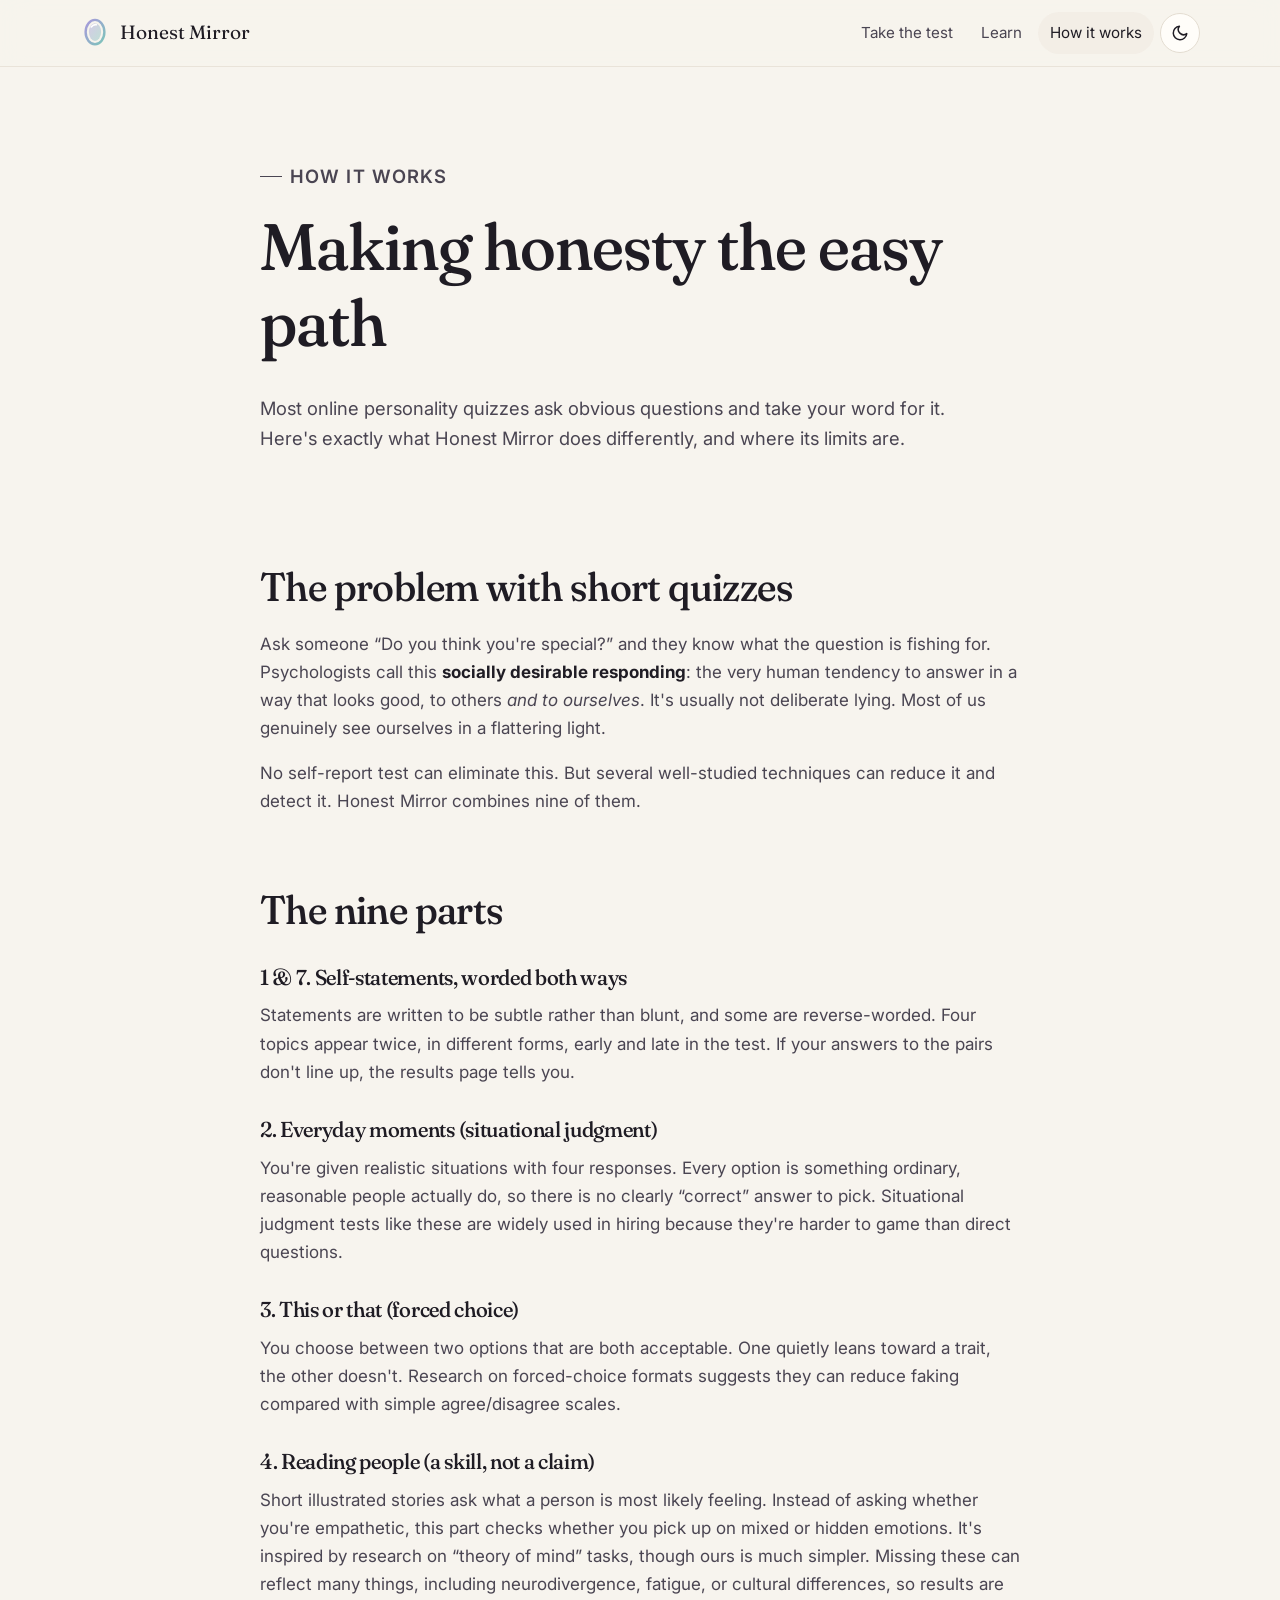
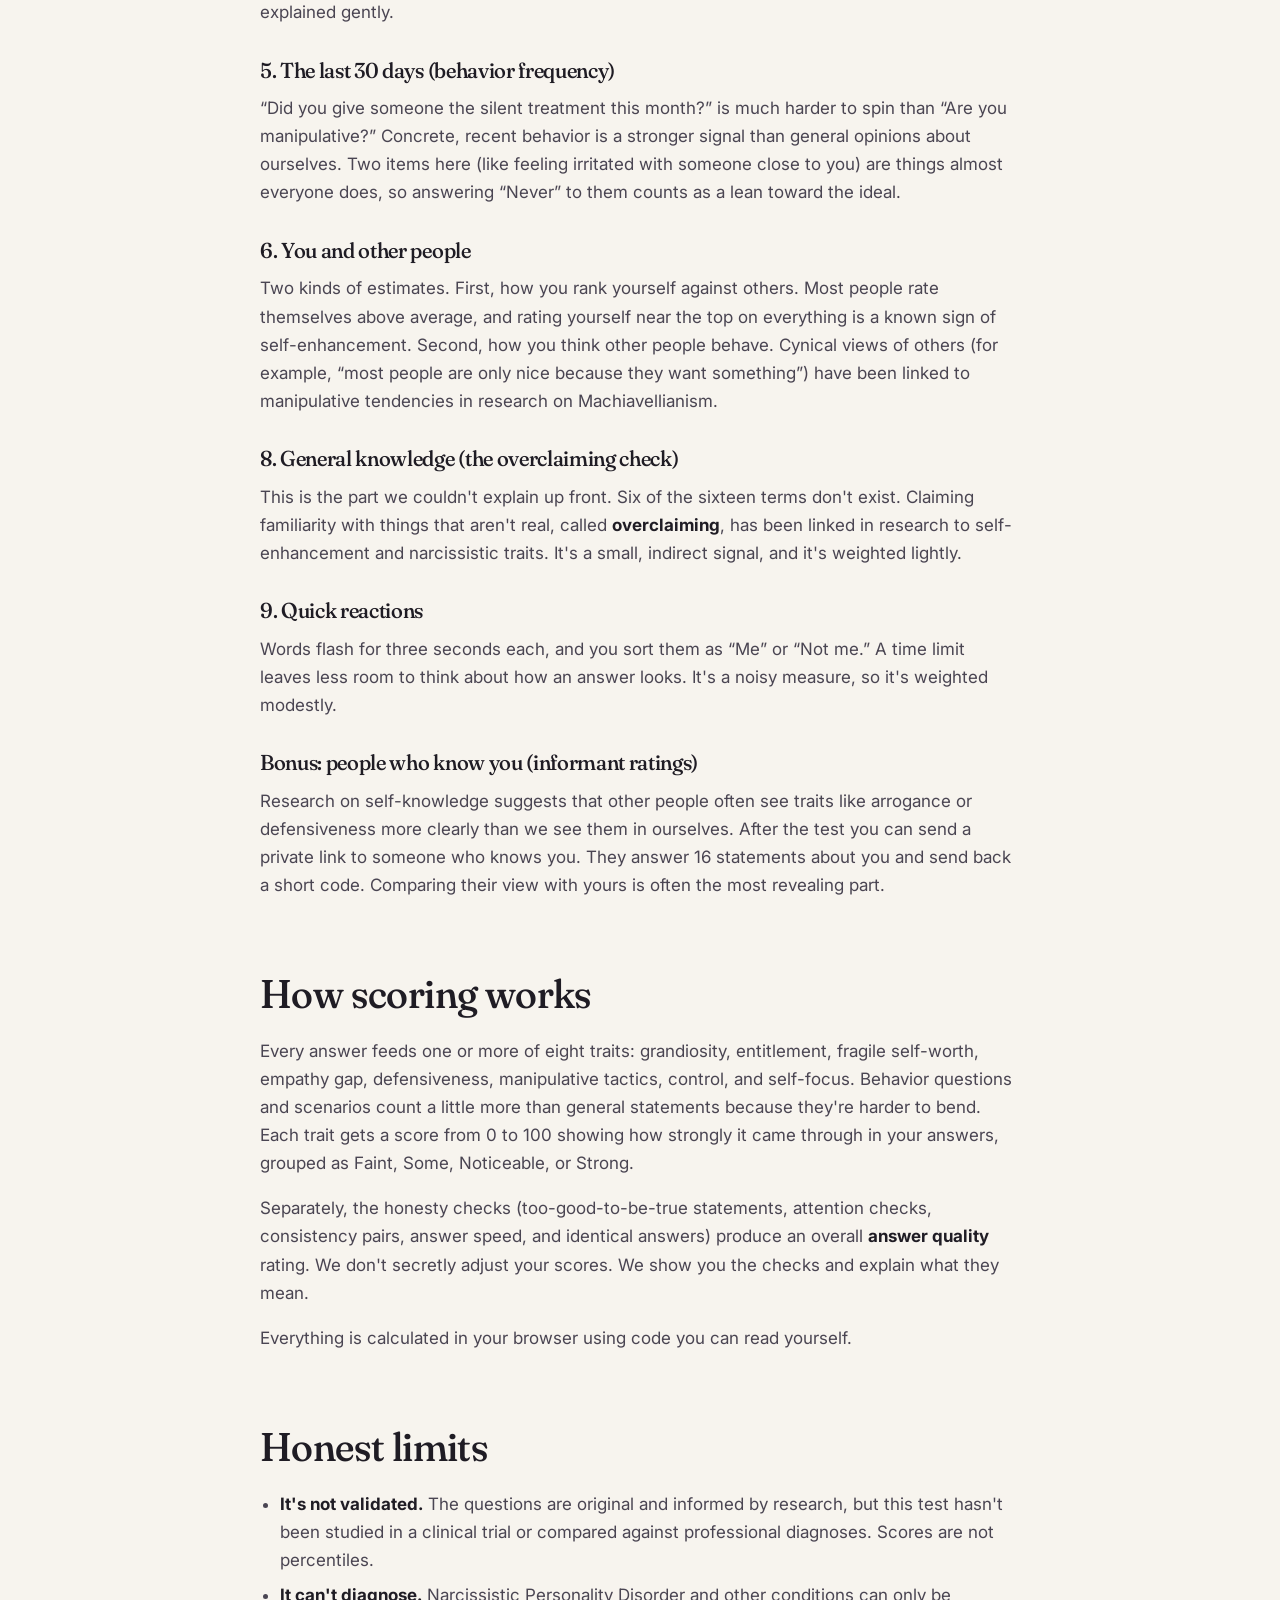
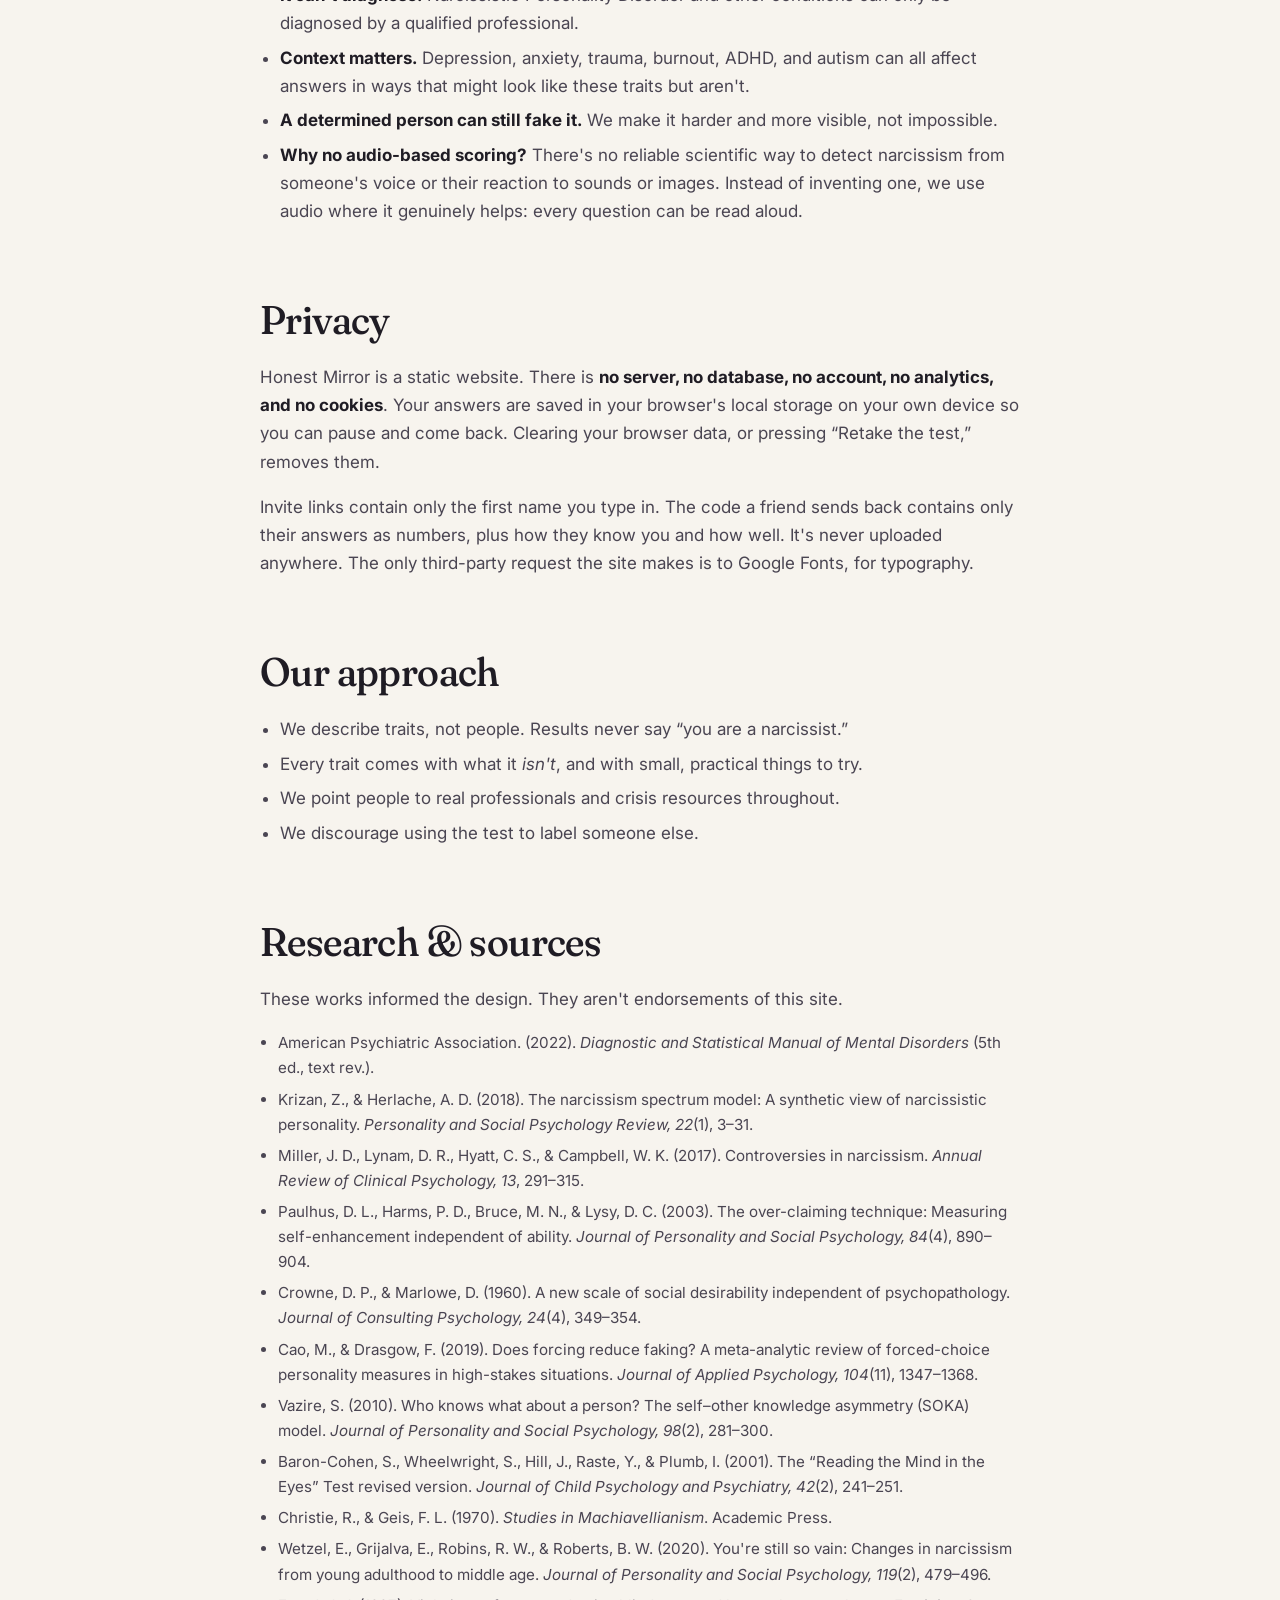
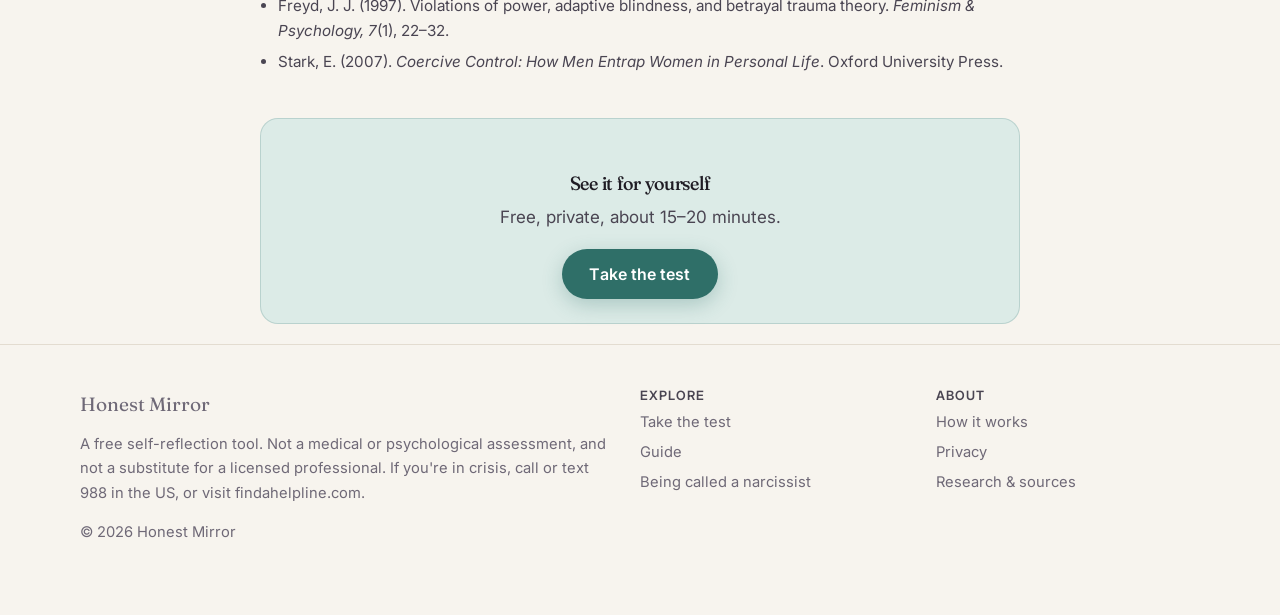
==== about/index.html @ 1bb942b4 "Publish Honest Mirror as a free self-reflection site. Add the static site and a GitHub Actions workf" ====
<!doctype html>
<html lang="en" class="no-js">
<head>
  <meta charset="utf-8">
  <meta name="viewport" content="width=device-width, initial-scale=1, viewport-fit=cover">
  <title>How the Test Works: Methods, Honesty Checks, Privacy & Sources | Honest Mirror</title>
  <meta name="description" content="How Honest Mirror reduces faking: situational judgment, forced choices, behavior frequency, empathy stories, overclaiming checks, consistency pairs, timed reactions, and informant ratings. Plus its limits, privacy, and sources.">
  <link rel="canonical" href="https://sirstig.github.io/Narc/about/">
  <meta name="theme-color" content="#f7f4ee">
  <meta name="color-scheme" content="light dark">
  <meta property="og:type" content="article">
  <meta property="og:site_name" content="Honest Mirror">
  <meta property="og:title" content="How the Honest Mirror test works">
  <meta property="og:description" content="The methods behind a self-reflection test that's built to be hard to fake.">
  <meta property="og:url" content="https://sirstig.github.io/Narc/about/">
  <meta property="og:image" content="https://sirstig.github.io/Narc/assets/img/og.png">
  <meta name="twitter:card" content="summary_large_image">
  <meta name="twitter:image" content="https://sirstig.github.io/Narc/assets/img/og.png">
  <link rel="icon" href="../assets/img/favicon.svg" type="image/svg+xml">
  <link rel="apple-touch-icon" href="../assets/img/icon-192.png">
  <link rel="manifest" href="../site.webmanifest">
  <link rel="preconnect" href="https://fonts.googleapis.com">
  <link rel="preconnect" href="https://fonts.gstatic.com" crossorigin>
  <link rel="stylesheet" href="https://fonts.googleapis.com/css2?family=Fraunces:opsz,wght,SOFT@9..144,400..600,0..100&family=Inter:wght@400;500;600&display=swap">
  <link rel="stylesheet" href="../assets/css/style.css">
  <script>(function(){try{var t=localStorage.getItem("hm-theme")||(matchMedia("(prefers-color-scheme: dark)").matches?"dark":"light");document.documentElement.dataset.theme=t;}catch(e){}})();</script>
</head>
<body>
  <a class="skip" href="#main">Skip to content</a>
  <header class="site-header">
    <div class="wrap">
      <a class="brand" href="../" aria-label="Honest Mirror home">
        <svg viewBox="0 0 32 32" aria-hidden="true"><defs><linearGradient id="lg" x1="0" y1="0" x2="1" y2="1"><stop offset="0" stop-color="#a998dc"/><stop offset="1" stop-color="#7cc5b9"/></linearGradient></defs><ellipse cx="16" cy="15" rx="10" ry="13" fill="none" stroke="url(#lg)" stroke-width="2.6"/><ellipse cx="16" cy="15" rx="6.5" ry="9.5" fill="url(#lg)" opacity=".45"/><path d="M12 9.5c1.4-1.8 3.4-2.6 5.4-2.3" stroke="#fff" stroke-width="1.8" stroke-linecap="round" fill="none"/></svg>
        <span>Honest Mirror</span>
      </a>
      <div class="header-right">
        <nav class="nav" id="nav" aria-label="Main">
          <a href="../test/">Take the test</a>
          <a href="../learn/">Learn</a>
          <a href="./" aria-current="page">How it works</a>
        </nav>
        <button class="icon-btn" type="button" data-theme-toggle aria-label="Switch light or dark theme"><svg viewBox="0 0 24 24" fill="none" stroke="currentColor" stroke-width="2" stroke-linecap="round" stroke-linejoin="round"><path d="M21 12.8A9 9 0 1 1 11.2 3a7 7 0 0 0 9.8 9.8z"/></svg></button>
        <button class="icon-btn nav-toggle" type="button" aria-expanded="false" aria-controls="nav" aria-label="Open menu"><svg viewBox="0 0 24 24" fill="none" stroke="currentColor" stroke-width="2" stroke-linecap="round"><path d="M4 7h16M4 12h16M4 17h16"/></svg></button>
      </div>
    </div>
  </header>

  <main id="main">
    <div class="narrow page-head">
      <p class="eyebrow">How it works</p>
      <h1>Making honesty the easy path</h1>
      <p>Most online personality quizzes ask obvious questions and take your word for it. Here's exactly what Honest Mirror does differently, and where its limits are.</p>
    </div>

    <article class="narrow prose">
      <h2 id="problem">The problem with short quizzes</h2>
      <p>Ask someone “Do you think you're special?” and they know what the question is fishing for. Psychologists call this <strong>socially desirable responding</strong>: the very human tendency to answer in a way that looks good, to others <em>and to ourselves</em>. It's usually not deliberate lying. Most of us genuinely see ourselves in a flattering light.</p>
      <p>No self-report test can eliminate this. But several well-studied techniques can reduce it and detect it. Honest Mirror combines nine of them.</p>

      <h2 id="methods">The nine parts</h2>
      <h3>1 & 7. Self-statements, worded both ways</h3>
      <p>Statements are written to be subtle rather than blunt, and some are reverse-worded. Four topics appear twice, in different forms, early and late in the test. If your answers to the pairs don't line up, the results page tells you.</p>

      <h3>2. Everyday moments (situational judgment)</h3>
      <p>You're given realistic situations with four responses. Every option is something ordinary, reasonable people actually do, so there is no clearly “correct” answer to pick. Situational judgment tests like these are widely used in hiring because they're harder to game than direct questions.</p>

      <h3>3. This or that (forced choice)</h3>
      <p>You choose between two options that are both acceptable. One quietly leans toward a trait, the other doesn't. Research on forced-choice formats suggests they can reduce faking compared with simple agree/disagree scales.</p>

      <h3>4. Reading people (a skill, not a claim)</h3>
      <p>Short illustrated stories ask what a person is most likely feeling. Instead of asking whether you're empathetic, this part checks whether you pick up on mixed or hidden emotions. It's inspired by research on “theory of mind” tasks, though ours is much simpler. Missing these can reflect many things, including neurodivergence, fatigue, or cultural differences, so results are explained gently.</p>

      <h3>5. The last 30 days (behavior frequency)</h3>
      <p>“Did you give someone the silent treatment this month?” is much harder to spin than “Are you manipulative?” Concrete, recent behavior is a stronger signal than general opinions about ourselves. Two items here (like feeling irritated with someone close to you) are things almost everyone does, so answering “Never” to them counts as a lean toward the ideal.</p>

      <h3>6. You and other people</h3>
      <p>Two kinds of estimates. First, how you rank yourself against others. Most people rate themselves above average, and rating yourself near the top on everything is a known sign of self-enhancement. Second, how you think other people behave. Cynical views of others (for example, “most people are only nice because they want something”) have been linked to manipulative tendencies in research on Machiavellianism.</p>

      <h3>8. General knowledge (the overclaiming check)</h3>
      <p>This is the part we couldn't explain up front. Six of the sixteen terms don't exist. Claiming familiarity with things that aren't real, called <strong>overclaiming</strong>, has been linked in research to self-enhancement and narcissistic traits. It's a small, indirect signal, and it's weighted lightly.</p>

      <h3>9. Quick reactions</h3>
      <p>Words flash for three seconds each, and you sort them as “Me” or “Not me.” A time limit leaves less room to think about how an answer looks. It's a noisy measure, so it's weighted modestly.</p>

      <h3>Bonus: people who know you (informant ratings)</h3>
      <p>Research on self-knowledge suggests that other people often see traits like arrogance or defensiveness more clearly than we see them in ourselves. After the test you can send a private link to someone who knows you. They answer 16 statements about you and send back a short code. Comparing their view with yours is often the most revealing part.</p>

      <h2 id="scoring">How scoring works</h2>
      <p>Every answer feeds one or more of eight traits: grandiosity, entitlement, fragile self-worth, empathy gap, defensiveness, manipulative tactics, control, and self-focus. Behavior questions and scenarios count a little more than general statements because they're harder to bend. Each trait gets a score from 0 to 100 showing how strongly it came through in your answers, grouped as Faint, Some, Noticeable, or Strong.</p>
      <p>Separately, the honesty checks (too-good-to-be-true statements, attention checks, consistency pairs, answer speed, and identical answers) produce an overall <strong>answer quality</strong> rating. We don't secretly adjust your scores. We show you the checks and explain what they mean.</p>
      <p>Everything is calculated in your browser using code you can read yourself.</p>

      <h2 id="limits">Honest limits</h2>
      <ul>
        <li><strong>It's not validated.</strong> The questions are original and informed by research, but this test hasn't been studied in a clinical trial or compared against professional diagnoses. Scores are not percentiles.</li>
        <li><strong>It can't diagnose.</strong> Narcissistic Personality Disorder and other conditions can only be diagnosed by a qualified professional.</li>
        <li><strong>Context matters.</strong> Depression, anxiety, trauma, burnout, ADHD, and autism can all affect answers in ways that might look like these traits but aren't.</li>
        <li><strong>A determined person can still fake it.</strong> We make it harder and more visible, not impossible.</li>
        <li><strong>Why no audio-based scoring?</strong> There's no reliable scientific way to detect narcissism from someone's voice or their reaction to sounds or images. Instead of inventing one, we use audio where it genuinely helps: every question can be read aloud.</li>
      </ul>

      <h2 id="privacy">Privacy</h2>
      <p>Honest Mirror is a static website. There is <strong>no server, no database, no account, no analytics, and no cookies</strong>. Your answers are saved in your browser's local storage on your own device so you can pause and come back. Clearing your browser data, or pressing “Retake the test,” removes them.</p>
      <p>Invite links contain only the first name you type in. The code a friend sends back contains only their answers as numbers, plus how they know you and how well. It's never uploaded anywhere. The only third-party request the site makes is to Google Fonts, for typography.</p>

      <h2 id="ethics">Our approach</h2>
      <ul>
        <li>We describe traits, not people. Results never say “you are a narcissist.”</li>
        <li>Every trait comes with what it <em>isn't</em>, and with small, practical things to try.</li>
        <li>We point people to real professionals and crisis resources throughout.</li>
        <li>We discourage using the test to label someone else.</li>
      </ul>

      <h2 id="sources">Research & sources</h2>
      <p>These works informed the design. They aren't endorsements of this site.</p>
      <ul style="font-size:.95rem">
        <li>American Psychiatric Association. (2022). <em>Diagnostic and Statistical Manual of Mental Disorders</em> (5th ed., text rev.).</li>
        <li>Krizan, Z., & Herlache, A. D. (2018). The narcissism spectrum model: A synthetic view of narcissistic personality. <em>Personality and Social Psychology Review, 22</em>(1), 3–31.</li>
        <li>Miller, J. D., Lynam, D. R., Hyatt, C. S., & Campbell, W. K. (2017). Controversies in narcissism. <em>Annual Review of Clinical Psychology, 13</em>, 291–315.</li>
        <li>Paulhus, D. L., Harms, P. D., Bruce, M. N., & Lysy, D. C. (2003). The over-claiming technique: Measuring self-enhancement independent of ability. <em>Journal of Personality and Social Psychology, 84</em>(4), 890–904.</li>
        <li>Crowne, D. P., & Marlowe, D. (1960). A new scale of social desirability independent of psychopathology. <em>Journal of Consulting Psychology, 24</em>(4), 349–354.</li>
        <li>Cao, M., & Drasgow, F. (2019). Does forcing reduce faking? A meta-analytic review of forced-choice personality measures in high-stakes situations. <em>Journal of Applied Psychology, 104</em>(11), 1347–1368.</li>
        <li>Vazire, S. (2010). Who knows what about a person? The self–other knowledge asymmetry (SOKA) model. <em>Journal of Personality and Social Psychology, 98</em>(2), 281–300.</li>
        <li>Baron-Cohen, S., Wheelwright, S., Hill, J., Raste, Y., & Plumb, I. (2001). The “Reading the Mind in the Eyes” Test revised version. <em>Journal of Child Psychology and Psychiatry, 42</em>(2), 241–251.</li>
        <li>Christie, R., & Geis, F. L. (1970). <em>Studies in Machiavellianism</em>. Academic Press.</li>
        <li>Wetzel, E., Grijalva, E., Robins, R. W., & Roberts, B. W. (2020). You're still so vain: Changes in narcissism from young adulthood to middle age. <em>Journal of Personality and Social Psychology, 119</em>(2), 479–496.</li>
        <li>Freyd, J. J. (1997). Violations of power, adaptive blindness, and betrayal trauma theory. <em>Feminism & Psychology, 7</em>(1), 22–32.</li>
        <li>Stark, E. (2007). <em>Coercive Control: How Men Entrap Women in Personal Life</em>. Oxford University Press.</li>
      </ul>

      <div class="callout" style="margin:44px 0 20px;text-align:center">
        <h3>See it for yourself</h3>
        <p>Free, private, about 15–20 minutes.</p>
        <p style="margin-top:14px"><a class="btn" href="../test/">Take the test</a></p>
      </div>
    </article>
  </main>

  <footer class="site-footer">
    <div class="wrap">
      <div>
        <a class="brand" href="../" style="margin-bottom:12px">Honest Mirror</a>
        <p>A free self-reflection tool. Not a medical or psychological assessment, and not a substitute for a licensed professional. If you're in crisis, call or text 988 in the US, or visit <a href="https://findahelpline.com/" target="_blank" rel="noopener">findahelpline.com</a>.</p>
        <p>© <span data-year>2026</span> Honest Mirror</p>
      </div>
      <div>
        <h4>Explore</h4>
        <ul><li><a href="../test/">Take the test</a></li><li><a href="../learn/">Guide</a></li><li><a href="../learn/#called">Being called a narcissist</a></li></ul>
      </div>
      <div>
        <h4>About</h4>
        <ul><li><a href="./">How it works</a></li><li><a href="#privacy">Privacy</a></li><li><a href="#sources">Research & sources</a></li></ul>
      </div>
    </div>
  </footer>
  <script src="../assets/js/site.js" defer></script>
</body>
</html>
---- assets/css/style.css ----
:root {
  --bg: #f7f4ee;
  --bg-2: #efeae1;
  --surface: #fffdf9;
  --surface-2: #f3eee6;
  --ink: #1f1c24;
  --ink-2: #4a4552;
  --muted: #6f6977;
  --line: #e3dcd0;
  --accent: #2f6f68;
  --accent-ink: #ffffff;
  --accent-soft: #dcebe7;
  --peach: #e9a27a;
  --lilac: #a998dc;
  --sky: #8fbcd8;
  --rose: #d98a9a;
  --warn: #b5642c;
  --shadow: 0 1px 2px rgba(31, 28, 36, .05), 0 8px 30px rgba(31, 28, 36, .06);
  --shadow-lg: 0 2px 4px rgba(31, 28, 36, .04), 0 24px 60px rgba(31, 28, 36, .10);
  --radius: 18px;
  --radius-sm: 12px;
  --font-sans: "Inter", ui-sans-serif, system-ui, -apple-system, "Segoe UI", Roboto, sans-serif;
  --font-serif: "Fraunces", ui-serif, Georgia, "Times New Roman", serif;
  --ease: cubic-bezier(.22, .8, .24, 1);
  --max: 1120px;
  color-scheme: light;
}

[data-theme="dark"] {
  --bg: #121117;
  --bg-2: #18171e;
  --surface: #1c1b23;
  --surface-2: #24232c;
  --ink: #f2eff7;
  --ink-2: #cfcad8;
  --muted: #9d97a8;
  --line: #2f2d38;
  --accent: #7cc5b9;
  --accent-ink: #0f1e1c;
  --accent-soft: #1f3431;
  --peach: #f0b08c;
  --lilac: #b9aaf0;
  --sky: #9cc9e4;
  --rose: #e79aaa;
  --warn: #f0a46c;
  --shadow: 0 1px 2px rgba(0, 0, 0, .3), 0 8px 30px rgba(0, 0, 0, .25);
  --shadow-lg: 0 2px 4px rgba(0, 0, 0, .3), 0 24px 60px rgba(0, 0, 0, .4);
  color-scheme: dark;
}

*, *::before, *::after { box-sizing: border-box; }

html { -webkit-text-size-adjust: 100%; scroll-behavior: smooth; }

body {
  margin: 0;
  font-family: var(--font-sans);
  font-size: 17px;
  line-height: 1.65;
  color: var(--ink);
  background: var(--bg);
  -webkit-font-smoothing: antialiased;
  text-rendering: optimizeLegibility;
  transition: background-color .4s var(--ease), color .4s var(--ease);
}

img, svg { display: block; max-width: 100%; }

a { color: var(--accent); text-underline-offset: 3px; text-decoration-thickness: 1px; }
a:hover { text-decoration-thickness: 2px; }

h1, h2, h3, h4 {
  font-family: var(--font-serif);
  font-weight: 500;
  line-height: 1.15;
  letter-spacing: -.015em;
  margin: 0 0 .5em;
  font-variation-settings: "SOFT" 50, "opsz" 72;
}
h1 { font-size: clamp(2.3rem, 5.4vw, 4.1rem); }
h2 { font-size: clamp(1.7rem, 3.4vw, 2.5rem); }
h3 { font-size: 1.35rem; }
p { margin: 0 0 1em; }

.skip {
  position: absolute; left: -999px; top: 8px; z-index: 100;
  background: var(--ink); color: var(--bg); padding: 8px 14px; border-radius: 8px;
}
.skip:focus { left: 8px; }

:focus-visible { outline: 2.5px solid var(--accent); outline-offset: 3px; border-radius: 6px; }

.wrap { width: min(100% - 40px, var(--max)); margin-inline: auto; }
.narrow { width: min(100% - 40px, 760px); margin-inline: auto; }

/* Header */
.site-header {
  position: sticky; top: 0; z-index: 50;
  backdrop-filter: saturate(1.4) blur(14px);
  -webkit-backdrop-filter: saturate(1.4) blur(14px);
  background: color-mix(in srgb, var(--bg) 78%, transparent);
  border-bottom: 1px solid color-mix(in srgb, var(--line) 70%, transparent);
}
.site-header .wrap { display: flex; align-items: center; justify-content: space-between; height: 66px; gap: 16px; }
.brand { display: flex; align-items: center; gap: 10px; color: var(--ink); text-decoration: none; font-family: var(--font-serif); font-size: 1.2rem; }
.brand svg { width: 30px; height: 30px; }
.header-right { display: flex; align-items: center; gap: 6px; }
.nav { display: flex; align-items: center; gap: 4px; }
.nav a {
  color: var(--ink-2); text-decoration: none; font-size: .95rem; padding: 8px 12px; border-radius: 999px;
  transition: background-color .2s var(--ease), color .2s var(--ease);
}
.nav a:hover, .nav a[aria-current="page"] { background: var(--surface-2); color: var(--ink); }
.icon-btn {
  display: inline-grid; place-items: center; width: 40px; height: 40px; border-radius: 999px;
  border: 1px solid var(--line); background: var(--surface); color: var(--ink); cursor: pointer;
  transition: transform .2s var(--ease), background-color .2s var(--ease);
}
.icon-btn:hover { transform: rotate(-12deg); }
.icon-btn svg { width: 18px; height: 18px; }
.nav-toggle { display: none; }

@media (max-width: 760px) {
  .nav-toggle { display: inline-grid; }
  .nav {
    position: absolute; top: 66px; left: 0; right: 0; flex-direction: column; align-items: stretch;
    padding: 10px 20px 18px; background: var(--bg); border-bottom: 1px solid var(--line);
    transform: translateY(-8px); opacity: 0; pointer-events: none;
    transition: opacity .25s var(--ease), transform .25s var(--ease);
  }
  .nav.open { transform: none; opacity: 1; pointer-events: auto; }
  .nav a { padding: 12px 14px; }
}

/* Buttons */
.btn {
  display: inline-flex; align-items: center; justify-content: center; gap: 10px;
  font: 600 1rem/1 var(--font-sans); letter-spacing: .005em;
  padding: 16px 26px; border-radius: 999px; border: 1px solid transparent;
  background: var(--accent); color: var(--accent-ink); text-decoration: none; cursor: pointer;
  box-shadow: 0 6px 20px color-mix(in srgb, var(--accent) 28%, transparent);
  transition: transform .2s var(--ease), box-shadow .2s var(--ease), background-color .2s var(--ease), opacity .2s;
}
.btn:hover { transform: translateY(-2px); box-shadow: 0 10px 28px color-mix(in srgb, var(--accent) 34%, transparent); text-decoration: none; }
.btn:active { transform: translateY(0); }
.btn[disabled] { opacity: .45; cursor: not-allowed; transform: none; box-shadow: none; }
.btn.ghost { background: transparent; color: var(--ink); border-color: var(--line); box-shadow: none; }
.btn.ghost:hover { background: var(--surface-2); }
.btn.small { padding: 10px 16px; font-size: .9rem; }
.btn svg { width: 18px; height: 18px; }

/* Hero */
.hero { position: relative; padding: clamp(56px, 10vw, 120px) 0 clamp(48px, 8vw, 96px); overflow: hidden; isolation: isolate; }
.hero-grid { display: grid; grid-template-columns: 1.15fr .85fr; gap: 48px; align-items: center; }
.eyebrow {
  display: inline-flex; align-items: center; gap: 8px; font-size: .85rem; font-weight: 600; letter-spacing: .06em;
  text-transform: uppercase; color: var(--accent); margin-bottom: 18px;
}
.eyebrow::before { content: ""; width: 22px; height: 1.5px; background: currentColor; }
.lede { font-size: clamp(1.1rem, 1.6vw, 1.3rem); color: var(--ink-2); max-width: 38ch; }
.hero .cta { display: flex; flex-wrap: wrap; gap: 12px; margin-top: 28px; }
.hero-note { margin-top: 18px; font-size: .9rem; color: var(--muted); display: flex; gap: 18px; flex-wrap: wrap; }
.hero-note span { display: inline-flex; align-items: center; gap: 6px; }
.hero-note svg { width: 16px; height: 16px; }

.mirror-art { position: relative; aspect-ratio: 1; width: 100%; max-width: 460px; justify-self: center; }
.mirror-art svg { width: 100%; height: 100%; overflow: visible; }
.float-a { animation: drift 14s var(--ease) infinite alternate; transform-box: fill-box; transform-origin: center; }
.float-b { animation: drift 18s var(--ease) infinite alternate-reverse; transform-box: fill-box; transform-origin: center; }
.shimmer { animation: shimmer 7s ease-in-out infinite; }
@keyframes drift { from { transform: translate(-8px, 6px) rotate(-4deg); } to { transform: translate(10px, -10px) rotate(5deg); } }
@keyframes shimmer { 0%, 100% { opacity: .15; transform: translateX(-40px); } 50% { opacity: .6; transform: translateX(40px); } }

.blob { position: absolute; border-radius: 50%; filter: blur(70px); opacity: .45; pointer-events: none; z-index: -1; }
[data-theme="dark"] .blob { opacity: .2; }

@media (max-width: 860px) {
  .hero-grid { grid-template-columns: 1fr; }
  .mirror-art { max-width: 280px; order: -1; }
}

/* Sections */
section { padding: clamp(48px, 8vw, 96px) 0; }
.section-head { max-width: 660px; margin-bottom: 40px; }
.section-head p { color: var(--ink-2); font-size: 1.08rem; }
.band { background: var(--bg-2); }

.cards { display: grid; grid-template-columns: repeat(auto-fit, minmax(240px, 1fr)); gap: 18px; }
.card {
  background: var(--surface); border: 1px solid var(--line); border-radius: var(--radius); padding: 26px;
  box-shadow: var(--shadow); transition: transform .3s var(--ease), box-shadow .3s var(--ease);
}
.card:hover { transform: translateY(-3px); box-shadow: var(--shadow-lg); }
.card h3 { margin-bottom: .35em; }
.card p { color: var(--ink-2); margin: 0; font-size: .98rem; }
.card .ico { width: 46px; height: 46px; border-radius: 14px; display: grid; place-items: center; margin-bottom: 16px; color: var(--ink); }
.card .ico svg { width: 24px; height: 24px; }

.steps { counter-reset: s; display: grid; gap: 14px; }
.step {
  counter-increment: s; display: grid; grid-template-columns: 52px 1fr; gap: 18px; align-items: start;
  padding: 20px 22px; border-radius: var(--radius); background: var(--surface); border: 1px solid var(--line);
}
.step::before {
  content: counter(s); width: 42px; height: 42px; border-radius: 50%; display: grid; place-items: center;
  font-family: var(--font-serif); font-size: 1.15rem; background: var(--accent-soft); color: var(--accent);
}
.step h3 { font-family: var(--font-sans); font-weight: 600; font-size: 1.05rem; margin: 6px 0 4px; letter-spacing: 0; }
.step p { margin: 0; color: var(--ink-2); font-size: .97rem; }

.split { display: grid; grid-template-columns: 1fr 1fr; gap: 28px; }
@media (max-width: 760px) { .split { grid-template-columns: 1fr; } }

.callout {
  border-radius: var(--radius); padding: 24px 26px; background: var(--accent-soft); color: var(--ink);
  border: 1px solid color-mix(in srgb, var(--accent) 20%, transparent);
}
.callout.warm { background: color-mix(in srgb, var(--peach) 18%, var(--surface)); border-color: color-mix(in srgb, var(--peach) 35%, transparent); }
.callout h3 { font-size: 1.2rem; }
.callout p:last-child { margin: 0; }

.list-check { list-style: none; padding: 0; margin: 0; display: grid; gap: 10px; }
.list-check li { position: relative; padding-left: 30px; color: var(--ink-2); }
.list-check li::before {
  content: ""; position: absolute; left: 0; top: .3em; width: 20px; height: 20px; border-radius: 50%;
  background: var(--accent-soft) url("data:image/svg+xml,%3Csvg xmlns='http://www.w3.org/2000/svg' viewBox='0 0 24 24' fill='none' stroke='%232f6f68' stroke-width='3' stroke-linecap='round' stroke-linejoin='round'%3E%3Cpath d='M5 12l5 5L20 7'/%3E%3C/svg%3E") center/11px no-repeat;
}
.list-check.list-x li::before {
  background: color-mix(in srgb, var(--rose) 22%, transparent) url("data:image/svg+xml,%3Csvg xmlns='http://www.w3.org/2000/svg' viewBox='0 0 24 24' fill='none' stroke='%23b0485e' stroke-width='3' stroke-linecap='round'%3E%3Cpath d='M6 6l12 12M18 6L6 18'/%3E%3C/svg%3E") center/10px no-repeat;
}

/* Prose */
.page-head { padding: clamp(48px, 8vw, 90px) 0 10px; }
.page-head p { color: var(--ink-2); font-size: 1.15rem; max-width: 60ch; }
.prose { padding-top: 10px; }
.prose h2 { margin-top: 1.8em; scroll-margin-top: 90px; }
.prose h3 { margin-top: 1.5em; }
.prose p, .prose li { color: var(--ink-2); }
.prose ul, .prose ol { padding-left: 1.2em; }
.prose li { margin-bottom: .4em; }
.prose strong { color: var(--ink); }
.prose blockquote {
  margin: 1.5em 0; padding: 4px 0 4px 20px; border-left: 3px solid var(--accent);
  font-family: var(--font-serif); font-size: 1.2rem; color: var(--ink);
}
.toc { background: var(--surface); border: 1px solid var(--line); border-radius: var(--radius); padding: 20px 24px; margin: 28px 0; }
.toc ol { margin: 8px 0 0; padding-left: 1.2em; }
.toc a { text-decoration: none; }
.compare { width: 100%; border-collapse: collapse; margin: 1.2em 0; font-size: .95rem; }
.compare th, .compare td { text-align: left; padding: 12px 14px; border-bottom: 1px solid var(--line); vertical-align: top; }
.compare th { font-weight: 600; color: var(--ink); background: var(--surface-2); }
.compare td { color: var(--ink-2); }
.table-scroll { overflow-x: auto; border-radius: var(--radius-sm); border: 1px solid var(--line); }
.table-scroll .compare { margin: 0; }

details.faq { border-bottom: 1px solid var(--line); padding: 18px 0; }
details.faq summary {
  cursor: pointer; list-style: none; font-weight: 600; display: flex; justify-content: space-between; gap: 20px; align-items: center;
}
details.faq summary::-webkit-details-marker { display: none; }
details.faq summary::after { content: "+"; font-size: 1.4rem; font-weight: 300; color: var(--muted); transition: transform .3s var(--ease); }
details.faq[open] summary::after { transform: rotate(45deg); }
details.faq p { margin: 12px 0 0; color: var(--ink-2); }

/* Footer */
.site-footer { border-top: 1px solid var(--line); padding: 44px 0 56px; color: var(--muted); font-size: .92rem; }
.site-footer .wrap { display: grid; grid-template-columns: 2fr 1fr 1fr; gap: 32px; }
.site-footer h4 { font-family: var(--font-sans); font-size: .8rem; letter-spacing: .08em; text-transform: uppercase; color: var(--ink-2); font-weight: 600; }
.site-footer ul { list-style: none; padding: 0; margin: 0; display: grid; gap: 6px; }
.site-footer a { color: var(--muted); text-decoration: none; }
.site-footer a:hover { color: var(--ink); }
@media (max-width: 760px) { .site-footer .wrap { grid-template-columns: 1fr; } }

.reveal { opacity: 0; transform: translateY(18px); transition: opacity .8s var(--ease), transform .8s var(--ease); }
.reveal.in { opacity: 1; transform: none; }
.no-js .reveal { opacity: 1; transform: none; }

/* ---------- Test app ---------- */
.app { min-height: calc(100vh - 66px); display: flex; flex-direction: column; }
.progress-shell { position: sticky; top: 66px; z-index: 40; background: color-mix(in srgb, var(--bg) 85%, transparent); backdrop-filter: blur(10px); -webkit-backdrop-filter: blur(10px); }
.progress-shell[hidden] { display: none; }
.progress-meta { display: flex; justify-content: space-between; align-items: center; font-size: .85rem; color: var(--muted); padding: 12px 0 8px; gap: 12px; }
.progress-meta .mod { font-weight: 600; color: var(--ink-2); }
.progress-track { height: 4px; background: var(--line); border-radius: 999px; overflow: hidden; }
.progress-bar { height: 100%; width: 0; background: linear-gradient(90deg, var(--accent), var(--lilac)); border-radius: inherit; transition: width .6s var(--ease); }
.stage { flex: 1; display: grid; place-items: start center; padding: clamp(28px, 6vh, 64px) 0 80px; }
.screen { width: min(100% - 40px, 700px); animation: enter .5s var(--ease) both; }
.screen.wide { width: min(100% - 40px, 980px); }
.screen.leaving { animation: leave .2s var(--ease) both; }
@keyframes enter { from { opacity: 0; transform: translateY(14px); } to { opacity: 1; transform: none; } }
@keyframes leave { to { opacity: 0; transform: translateY(-8px); } }

.q-kicker { font-size: .82rem; font-weight: 600; letter-spacing: .05em; text-transform: uppercase; color: var(--accent); margin-bottom: 14px; display: flex; align-items: center; justify-content: space-between; gap: 10px; }
.q-text { font-family: var(--font-serif); font-size: clamp(1.4rem, 3vw, 1.95rem); line-height: 1.3; margin: 0 0 28px; font-weight: 450; }
.q-sub { color: var(--ink-2); margin: -14px 0 24px; }
.story {
  background: var(--surface); border: 1px solid var(--line); border-radius: var(--radius); padding: 22px 24px; margin-bottom: 22px;
  font-size: 1.05rem; color: var(--ink-2); box-shadow: var(--shadow);
}
.story p:last-child { margin: 0; }
.story-art { height: 110px; margin: -4px 0 16px; border-radius: 12px; overflow: hidden; background: var(--surface-2); }
.story-art svg { width: 100%; height: 100%; }

.options { display: grid; gap: 10px; }
.opt {
  position: relative; display: flex; align-items: center; gap: 14px; width: 100%; text-align: left;
  font: inherit; font-size: 1rem; color: var(--ink); line-height: 1.45;
  padding: 15px 18px; border-radius: var(--radius-sm); border: 1.5px solid var(--line); background: var(--surface);
  cursor: pointer; transition: border-color .2s var(--ease), background-color .2s var(--ease), transform .15s var(--ease);
}
.opt:hover { border-color: color-mix(in srgb, var(--accent) 50%, var(--line)); }
.options > .opt:hover { transform: translateX(3px); }
.opt[aria-checked="true"] { border-color: var(--accent); background: var(--accent-soft); }
.opt .key {
  flex: none; width: 28px; height: 28px; border-radius: 8px; border: 1px solid var(--line); display: grid; place-items: center;
  font-size: .8rem; font-weight: 600; color: var(--muted); background: var(--bg);
}
.opt[aria-checked="true"] .key { background: var(--accent); color: var(--accent-ink); border-color: var(--accent); }

.likert { display: grid; grid-template-columns: repeat(5, 1fr); gap: 8px; }
.likert .opt { flex-direction: column; justify-content: center; text-align: center; padding: 16px 6px; gap: 10px; font-size: .85rem; min-height: 100px; }
.likert .dot { width: 22px; height: 22px; border-radius: 50%; border: 2px solid var(--line); transition: all .2s var(--ease); }
.likert .opt:nth-child(1) .dot, .likert .opt:nth-child(5) .dot { width: 30px; height: 30px; }
.likert .opt:nth-child(2) .dot, .likert .opt:nth-child(4) .dot { width: 25px; height: 25px; }
.likert .opt[aria-checked="true"] .dot { background: var(--accent); border-color: var(--accent); box-shadow: 0 0 0 5px color-mix(in srgb, var(--accent) 20%, transparent); }
.likert .opt:hover { transform: translateY(-2px); }
.likert.four { grid-template-columns: repeat(4, 1fr); }
@media (max-width: 560px) {
  .likert, .likert.four { grid-template-columns: 1fr; }
  .likert .opt { flex-direction: row; justify-content: flex-start; min-height: 0; padding: 13px 16px; font-size: .95rem; }
  .likert .opt .dot { width: 20px !important; height: 20px !important; }
}

.pair { display: grid; grid-template-columns: 1fr auto 1fr; gap: 12px; align-items: stretch; }
.pair .opt { flex-direction: column; justify-content: center; text-align: center; padding: 26px 20px; min-height: 150px; font-size: 1.05rem; }
.pair .or { align-self: center; font-family: var(--font-serif); color: var(--muted); font-style: italic; }
@media (max-width: 560px) { .pair { grid-template-columns: 1fr; } .pair .or { justify-self: center; } .pair .opt { min-height: 0; } }

.slider-wrap { padding: 10px 0 6px; }
.slider-val { font-family: var(--font-serif); font-size: 3.2rem; text-align: center; line-height: 1; margin-bottom: 20px; }
.slider-val small { font-size: 1rem; color: var(--muted); font-family: var(--font-sans); }
input[type="range"] { -webkit-appearance: none; appearance: none; width: 100%; height: 8px; border-radius: 999px; background: linear-gradient(90deg, var(--accent) var(--fill, 50%), var(--line) var(--fill, 50%)); outline-offset: 8px; }
input[type="range"]::-webkit-slider-thumb { -webkit-appearance: none; width: 30px; height: 30px; border-radius: 50%; background: var(--accent); border: 4px solid var(--surface); box-shadow: 0 2px 10px rgba(0,0,0,.2); cursor: grab; transition: transform .15s; }
input[type="range"]::-webkit-slider-thumb:active { transform: scale(1.12); cursor: grabbing; }
input[type="range"]::-moz-range-thumb { width: 24px; height: 24px; border-radius: 50%; background: var(--accent); border: 4px solid var(--surface); cursor: grab; }
.slider-ends { display: flex; justify-content: space-between; color: var(--muted); font-size: .85rem; margin-top: 12px; }

.q-actions { display: flex; justify-content: space-between; align-items: center; margin-top: 28px; gap: 12px; }
.linkish { background: none; border: 0; font: inherit; font-size: .95rem; color: var(--muted); cursor: pointer; padding: 8px 4px; display: inline-flex; gap: 6px; align-items: center; }
.linkish:hover { color: var(--ink); }
.linkish svg { width: 16px; height: 16px; }
.speak-btn { width: 34px; height: 34px; }
.speak-btn.on { background: var(--accent); color: var(--accent-ink); border-color: var(--accent); }

.module-intro { text-align: center; }
.module-intro .art { width: 160px; height: 160px; margin: 0 auto 22px; }
.module-intro p { color: var(--ink-2); max-width: 54ch; margin-inline: auto; }
.module-intro .meta { font-size: .88rem; color: var(--muted); margin: 18px 0 28px; display: flex; gap: 16px; justify-content: center; flex-wrap: wrap; }
.module-intro .why { font-size: .92rem; background: var(--surface); border: 1px solid var(--line); border-radius: var(--radius-sm); padding: 14px 18px; text-align: left; max-width: 54ch; margin: 0 auto 28px; color: var(--ink-2); }

/* Quick sort */
.qs-card {
  height: 220px; display: grid; place-items: center; text-align: center; border-radius: var(--radius); background: var(--surface);
  border: 1px solid var(--line); box-shadow: var(--shadow-lg); font-family: var(--font-serif); font-size: clamp(2rem, 6vw, 3rem);
  position: relative; overflow: hidden; margin-bottom: 20px; padding: 0 20px;
}
.qs-card .timer { position: absolute; left: 0; bottom: 0; height: 4px; background: var(--peach); width: 100%; transform-origin: left; }
.qs-card .word { animation: pop .3s var(--ease); }
@keyframes pop { from { transform: scale(.92); opacity: 0; } to { transform: none; opacity: 1; } }
.qs-btns { display: grid; grid-template-columns: 1fr 1fr; gap: 12px; }
.qs-btns .btn { padding: 22px; font-size: 1.05rem; }
.kbd { display: inline-block; font: 600 .72rem var(--font-sans); padding: 2px 7px; border-radius: 6px; border: 1px solid currentColor; opacity: .7; }
@media (hover: none) { .kbd { display: none; } }

.fam-scale { display: grid; grid-template-columns: repeat(4, 1fr); gap: 8px; }
.fam-scale .opt { justify-content: center; text-align: center; padding: 14px 6px; font-size: .88rem; }
@media (max-width: 560px) { .fam-scale { grid-template-columns: 1fr 1fr; } }

/* Results */
.results { padding: 20px 0 100px; }
.results h2 { margin-top: 64px; }
.results .intro { color: var(--ink-2); max-width: 64ch; }
.result-hero { text-align: center; padding: 30px 0 10px; }
.result-hero p { color: var(--ink-2); max-width: 62ch; margin-inline: auto; }
.confidence {
  display: inline-flex; align-items: center; gap: 10px; padding: 8px 16px; border-radius: 999px; background: var(--surface);
  border: 1px solid var(--line); font-size: .9rem; margin: 8px 0 20px;
}
.confidence i { width: 10px; height: 10px; border-radius: 50%; display: inline-block; }
.radar-box { display: grid; grid-template-columns: 1fr 1fr; gap: 28px; align-items: center; margin: 30px 0; }
@media (max-width: 860px) { .radar-box { grid-template-columns: 1fr; } }
.radar { width: 100%; max-width: 460px; margin: 0 auto; overflow: visible; }
.radar .grid-line { fill: none; stroke: var(--line); }
.radar .axis { stroke: var(--line); }
.radar .area { fill: color-mix(in srgb, var(--accent) 22%, transparent); stroke: var(--accent); stroke-width: 2; stroke-linejoin: round; }
.radar .area.other { fill: color-mix(in srgb, var(--peach) 20%, transparent); stroke: var(--peach); stroke-dasharray: 6 5; }
.radar .pt { fill: var(--accent); }
.radar text { font: 500 11.5px var(--font-sans); fill: var(--ink-2); }
.radar .draw { transform-box: view-box; transform-origin: 50% 50%; animation: grow 1.2s var(--ease) both; }
@keyframes grow { from { transform: scale(0); opacity: 0; } to { transform: none; opacity: 1; } }
.legend { display: flex; gap: 18px; justify-content: center; font-size: .88rem; color: var(--muted); margin-top: 8px; }
.legend span { display: inline-flex; align-items: center; gap: 6px; }
.legend i { width: 14px; height: 4px; border-radius: 2px; display: inline-block; }

.summary-card { background: var(--surface); border: 1px solid var(--line); border-radius: var(--radius); padding: 26px; box-shadow: var(--shadow); }
.summary-card h3 { font-size: 1.3rem; }
.summary-card p { color: var(--ink-2); }

.dim-list { display: grid; gap: 14px; }
.dim { background: var(--surface); border: 1px solid var(--line); border-radius: var(--radius); padding: 22px 24px; }
.dim-head { display: flex; justify-content: space-between; align-items: baseline; gap: 12px; margin-bottom: 6px; flex-wrap: wrap; }
.dim-head h3 { margin: 0; font-size: 1.22rem; }
.dim .aka { font-size: .85rem; color: var(--muted); margin-bottom: 6px; }
.band-tag { font-size: .78rem; font-weight: 600; padding: 4px 10px; border-radius: 999px; white-space: nowrap; color: var(--ink); }
.band-0 { background: color-mix(in srgb, var(--sky) 28%, transparent); }
.band-1 { background: var(--accent-soft); }
.band-2 { background: color-mix(in srgb, var(--peach) 32%, transparent); }
.band-3 { background: color-mix(in srgb, var(--rose) 34%, transparent); }
.meter {
  position: relative; height: 10px; border-radius: 999px; margin: 10px 0 18px;
  background: linear-gradient(90deg, color-mix(in srgb, var(--sky) 45%, var(--line)) 0%, var(--accent-soft) 35%, var(--accent-soft) 50%, color-mix(in srgb, var(--peach) 50%, var(--line)) 68%, color-mix(in srgb, var(--rose) 60%, var(--line)) 100%);
}
.meter .pin { position: absolute; top: 50%; width: 20px; height: 20px; border-radius: 50%; background: var(--ink); border: 3px solid var(--surface); transform: translate(-50%, -50%); left: 0; transition: left 1.3s var(--ease); box-shadow: var(--shadow); }
.meter .pin.other { background: var(--peach); width: 16px; height: 16px; }
.dim p { color: var(--ink-2); font-size: .97rem; margin-bottom: .6em; }
.dim details { margin-top: 4px; }
.dim summary { cursor: pointer; color: var(--accent); font-weight: 600; font-size: .92rem; }
.dim details[open] summary { margin-bottom: 8px; }
.dim ul { margin: 0; padding-left: 1.2em; color: var(--ink-2); font-size: .95rem; }

.validity { display: grid; gap: 10px; margin-top: 12px; }
.flag { display: flex; gap: 14px; padding: 16px 18px; border-radius: var(--radius-sm); background: var(--surface); border: 1px solid var(--line); }
.flag .fi { flex: none; width: 28px; height: 28px; border-radius: 50%; display: grid; place-items: center; font-weight: 700; font-size: .85rem; }
.flag.ok .fi { background: var(--accent-soft); color: var(--accent); }
.flag.warn .fi { background: color-mix(in srgb, var(--peach) 30%, transparent); color: var(--warn); }
.flag h4 { margin: 2px 0 4px; font-family: var(--font-sans); font-size: 1rem; font-weight: 600; letter-spacing: 0; }
.flag p { margin: 0; font-size: .94rem; color: var(--ink-2); }

.field { display: grid; gap: 6px; margin-bottom: 14px; }
.field label { font-weight: 600; font-size: .92rem; }
.field input, .field textarea, .field select {
  font: inherit; padding: 13px 16px; border-radius: var(--radius-sm); border: 1.5px solid var(--line); background: var(--surface); color: var(--ink);
  transition: border-color .2s; width: 100%;
}
.field textarea { min-height: 90px; resize: vertical; font-family: ui-monospace, "SF Mono", Menlo, monospace; font-size: .9rem; }
.field input:focus, .field textarea:focus, .field select:focus { border-color: var(--accent); outline: none; }
.code-out { font-family: ui-monospace, "SF Mono", Menlo, monospace; font-size: .92rem; word-break: break-all; padding: 14px 16px; border-radius: var(--radius-sm); background: var(--surface-2); border: 1px dashed var(--line); user-select: all; }
.row { display: flex; gap: 10px; flex-wrap: wrap; align-items: center; }
.err { color: var(--warn); font-size: .92rem; margin-top: 6px; }

.toast {
  position: fixed; left: 50%; bottom: 28px; transform: translate(-50%, 20px); opacity: 0; pointer-events: none; z-index: 100;
  background: var(--ink); color: var(--bg); padding: 12px 20px; border-radius: 999px; font-size: .92rem; transition: all .3s var(--ease);
}
.toast.show { opacity: 1; transform: translate(-50%, 0); }

.disclaimer-strip { font-size: .86rem; color: var(--muted); text-align: center; padding: 14px 20px; border-top: 1px solid var(--line); }

@media print {
  .site-header, .site-footer, .progress-shell, .no-print, .disclaimer-strip { display: none !important; }
  body { background: #fff; color: #000; font-size: 12pt; }
  .dim, .flag, .card, .summary-card { break-inside: avoid; box-shadow: none; }
  .results h2 { margin-top: 28px; }
}

@media (prefers-reduced-motion: reduce) {
  *, *::before, *::after { animation-duration: .001ms !important; animation-iteration-count: 1 !important; transition-duration: .001ms !important; scroll-behavior: auto !important; }
  .reveal { opacity: 1; transform: none; }
}
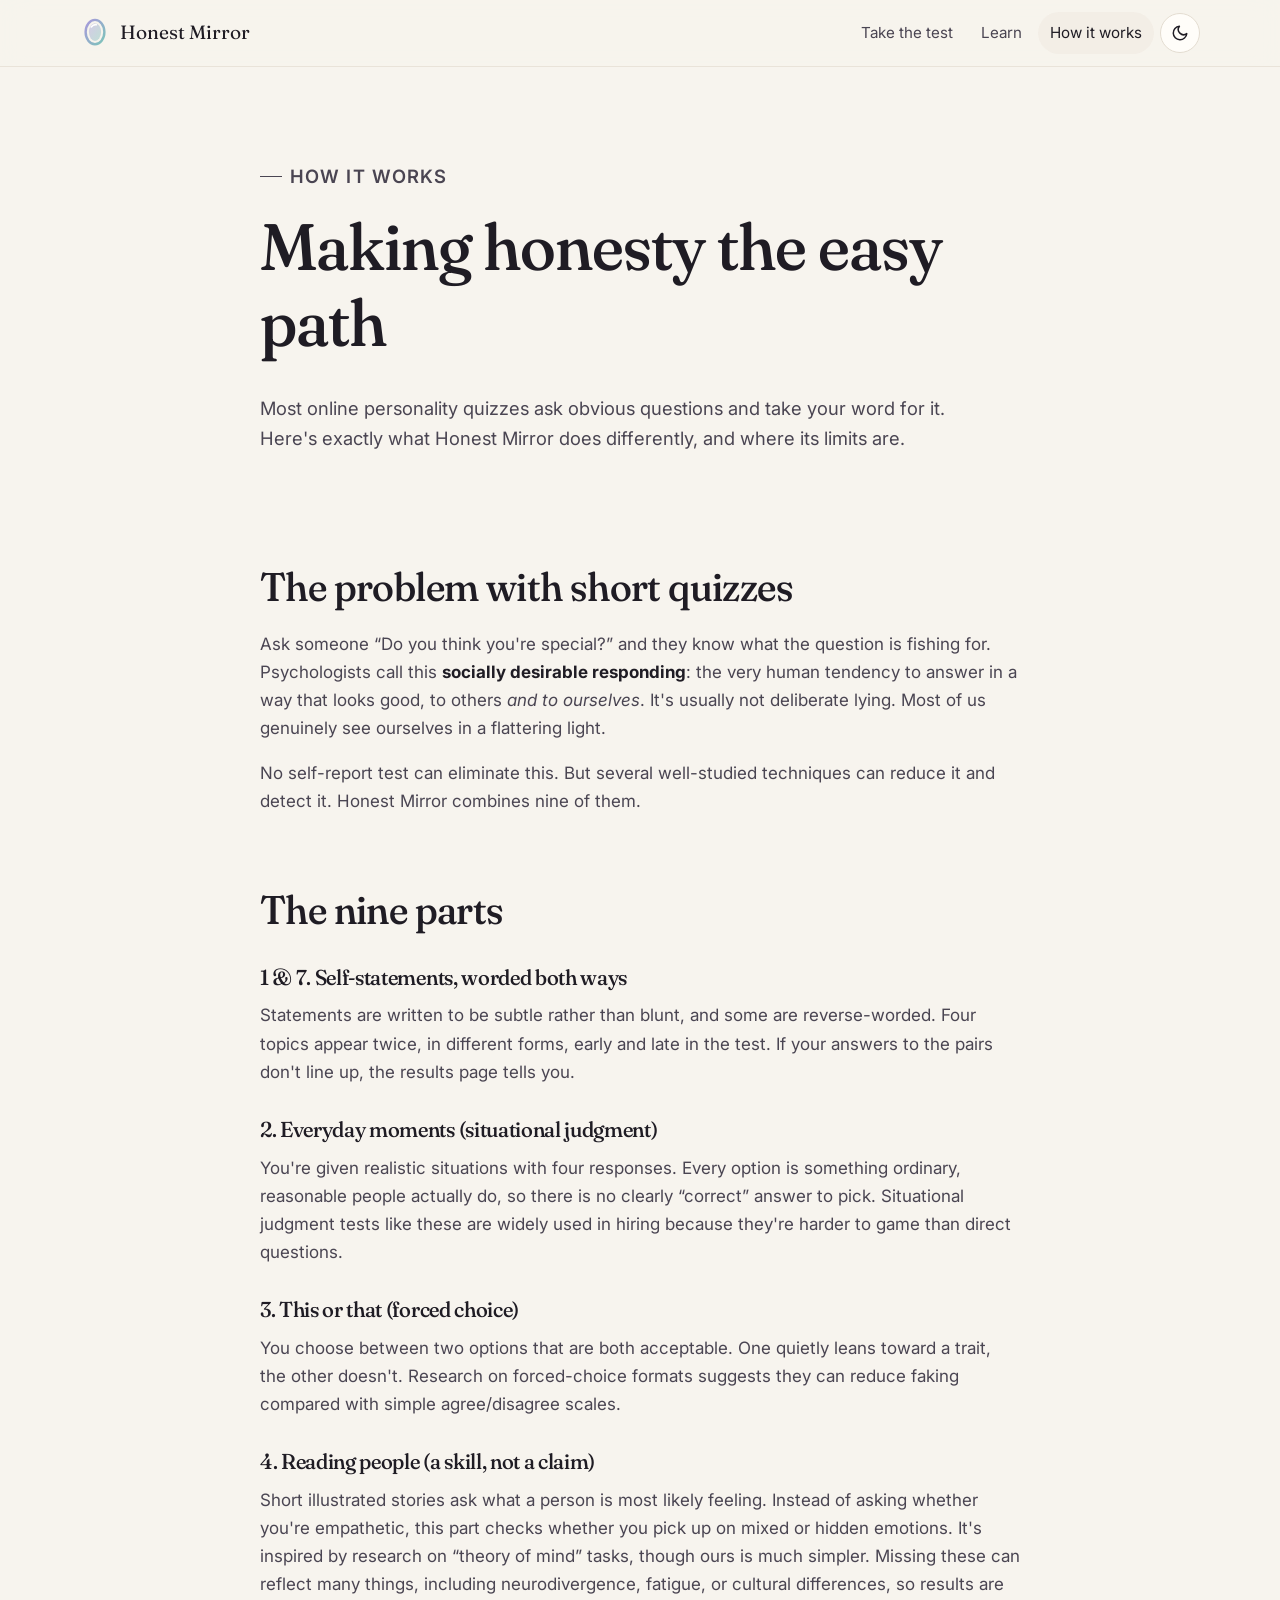
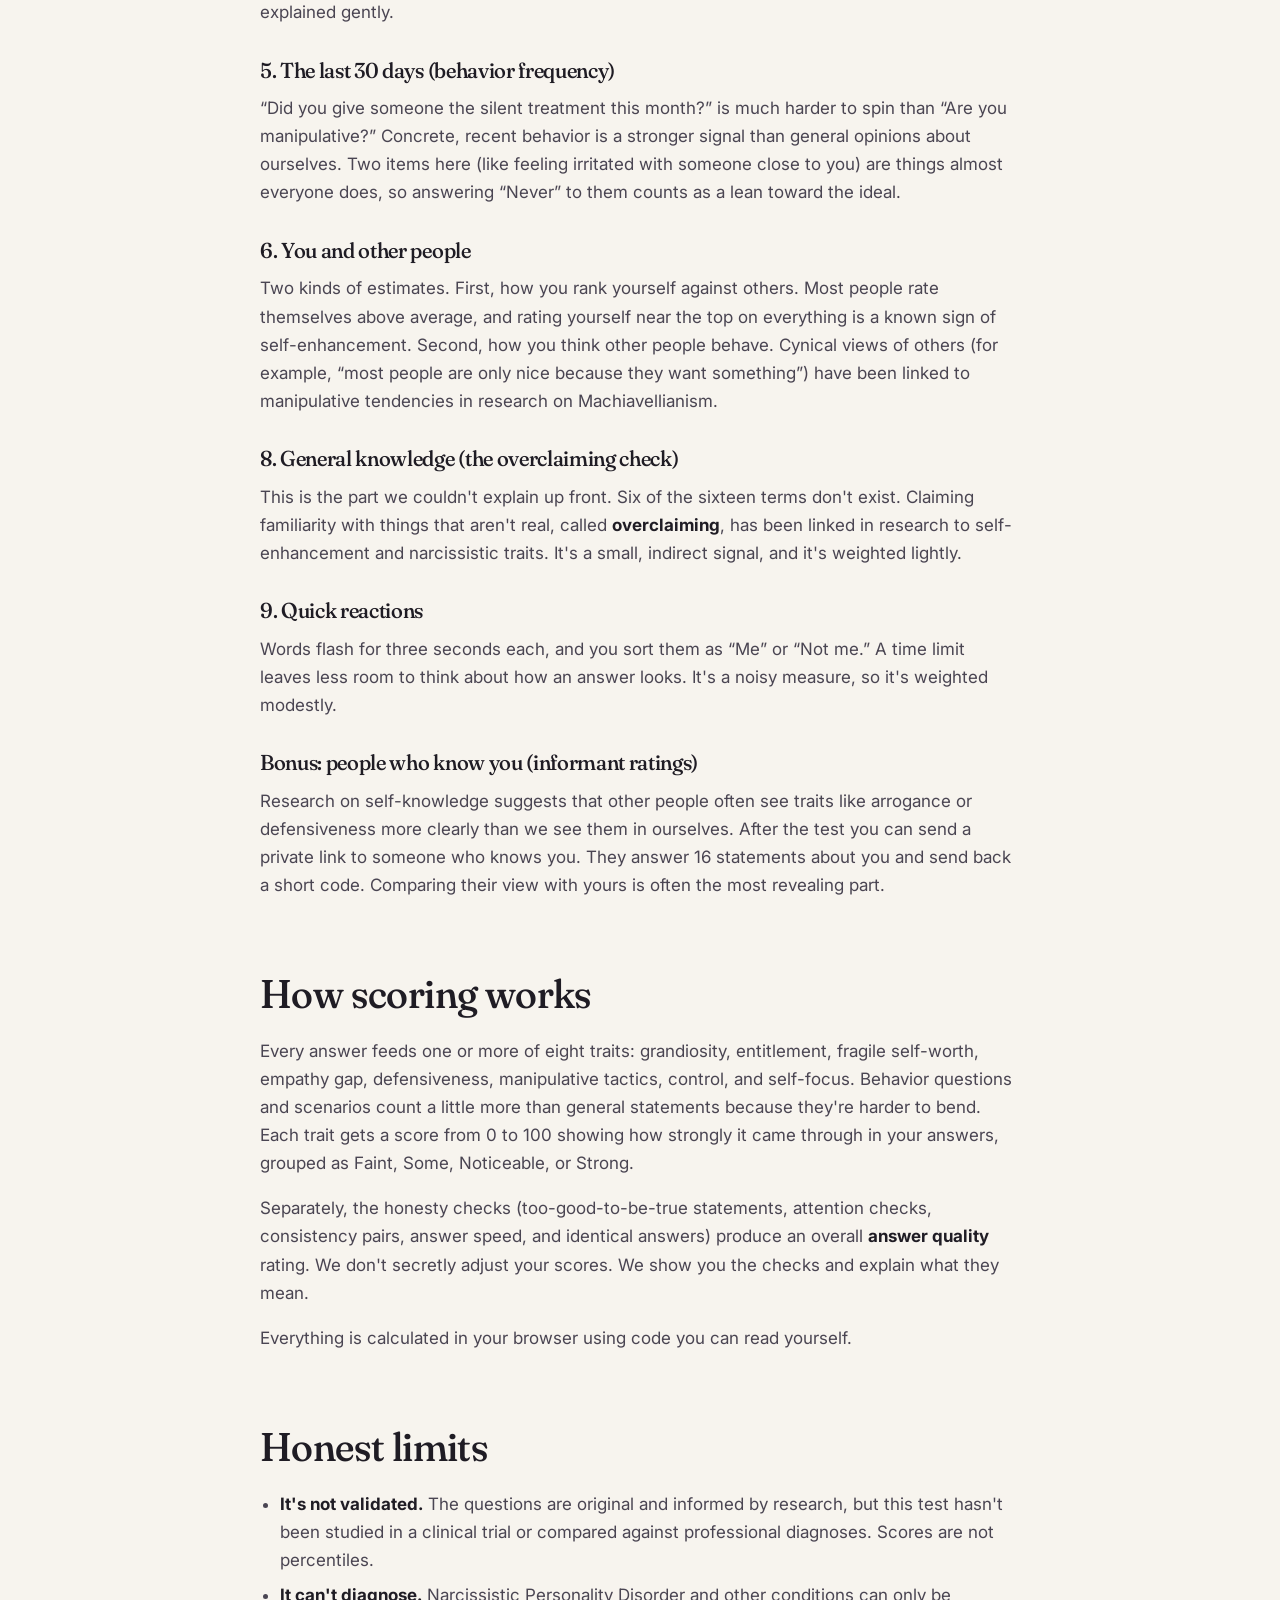
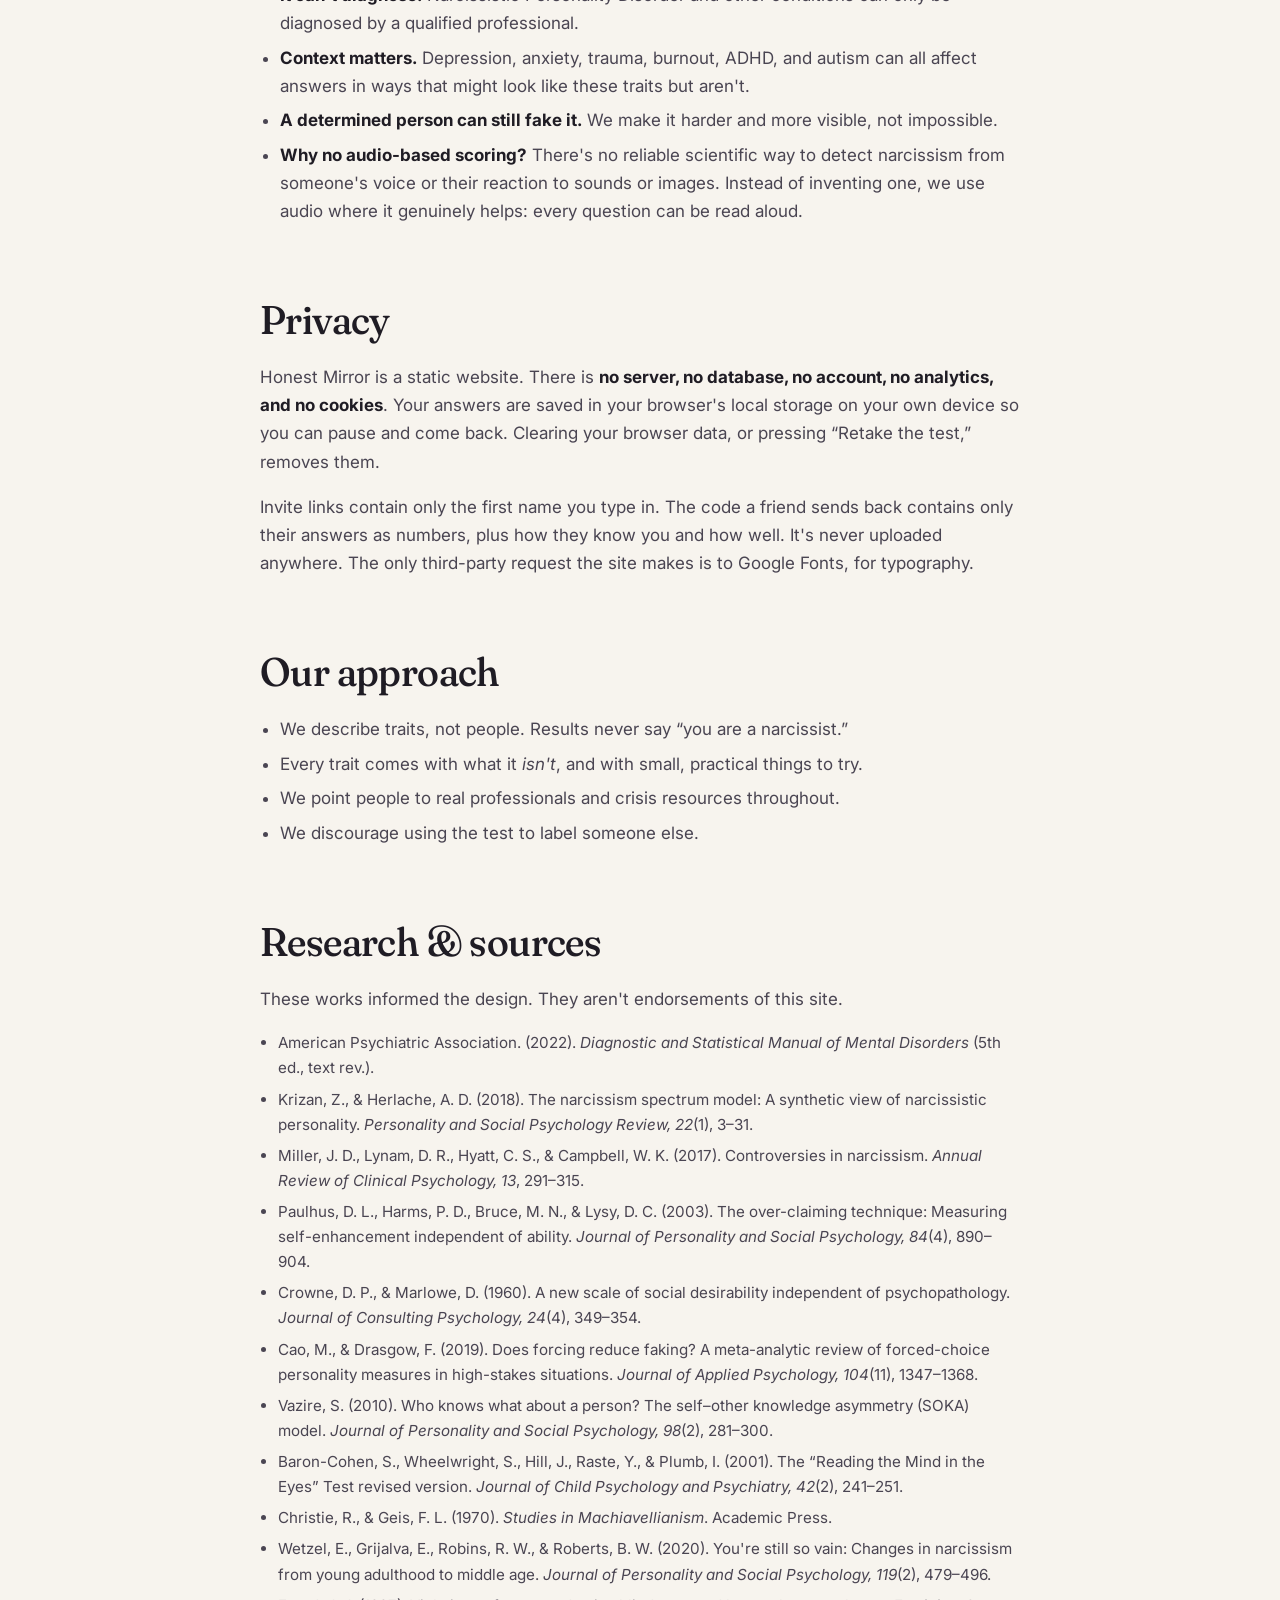
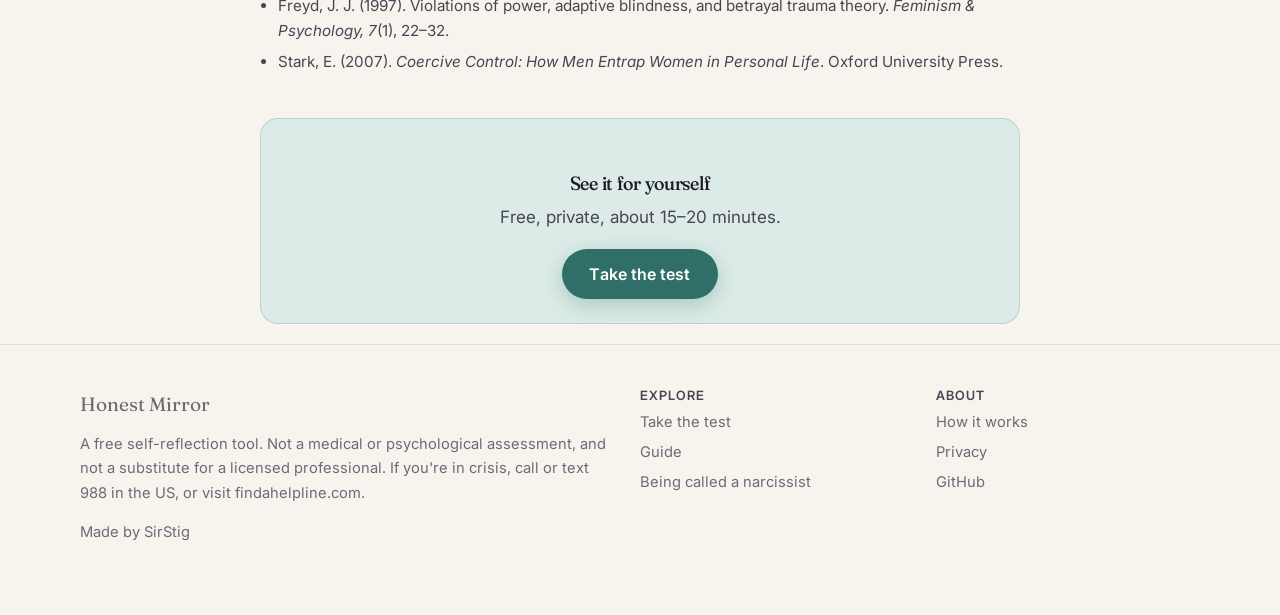
==== commit 5b6a98f5: "Credit the site to SirStig instead of treating Honest Mirror as a company." ====
--- a/about/index.html
+++ b/about/index.html
@@ -141,7 +141,7 @@
       <div>
         <a class="brand" href="../" style="margin-bottom:12px">Honest Mirror</a>
         <p>A free self-reflection tool. Not a medical or psychological assessment, and not a substitute for a licensed professional. If you're in crisis, call or text 988 in the US, or visit <a href="https://findahelpline.com/" target="_blank" rel="noopener">findahelpline.com</a>.</p>
-        <p>© <span data-year>2026</span> Honest Mirror</p>
+        <p>Made by <a href="https://github.com/SirStig">SirStig</a></p>
       </div>
       <div>
         <h4>Explore</h4>
@@ -149,7 +149,7 @@
       </div>
       <div>
         <h4>About</h4>
-        <ul><li><a href="./">How it works</a></li><li><a href="#privacy">Privacy</a></li><li><a href="#sources">Research & sources</a></li></ul>
+        <ul><li><a href="./">How it works</a></li><li><a href="#privacy">Privacy</a></li><li><a href="https://github.com/SirStig">GitHub</a></li></ul>
       </div>
     </div>
   </footer>
--- a/assets/css/style.css
+++ b/assets/css/style.css
@@ -455,6 +455,7 @@
 .toast.show { opacity: 1; transform: translate(-50%, 0); }
 
 .disclaimer-strip { font-size: .86rem; color: var(--muted); text-align: center; padding: 14px 20px; border-top: 1px solid var(--line); }
+.disclaimer-strip a { color: inherit; }
 
 @media print {
   .site-header, .site-footer, .progress-shell, .no-print, .disclaimer-strip { display: none !important; }
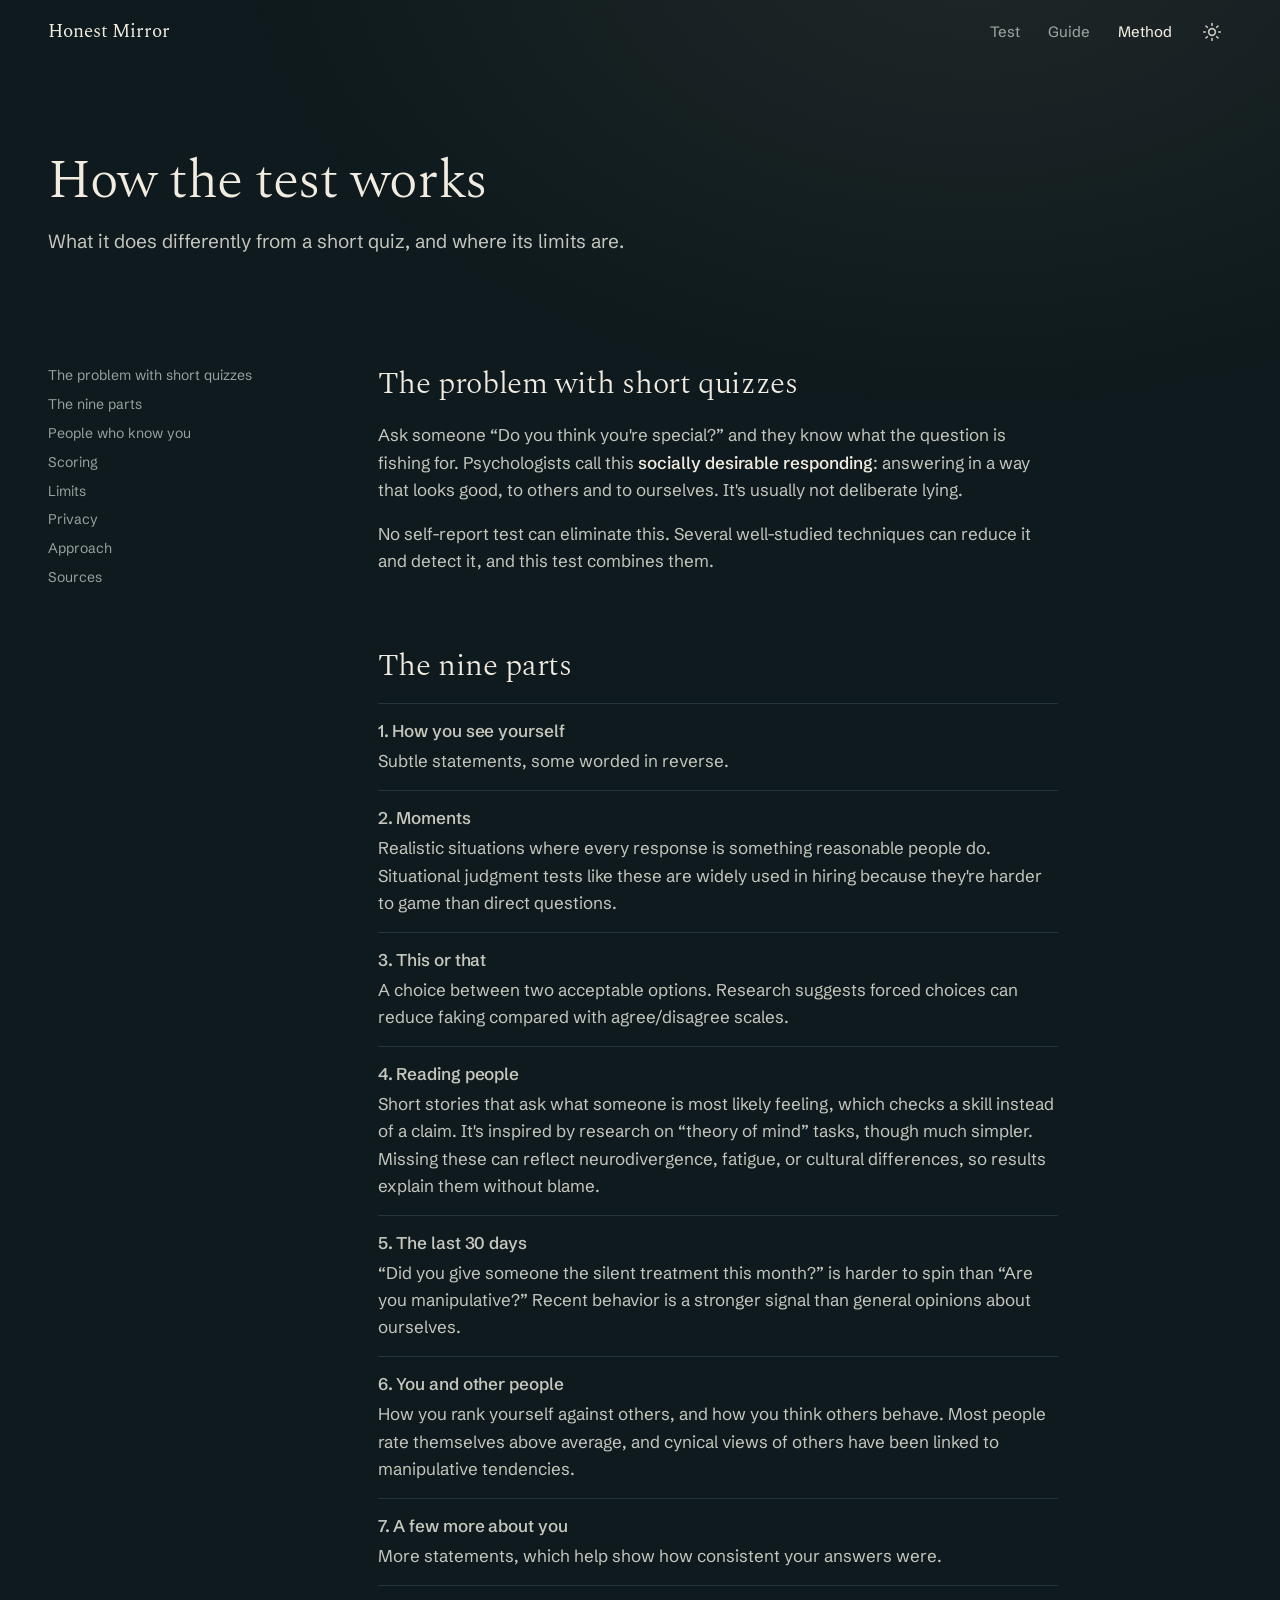
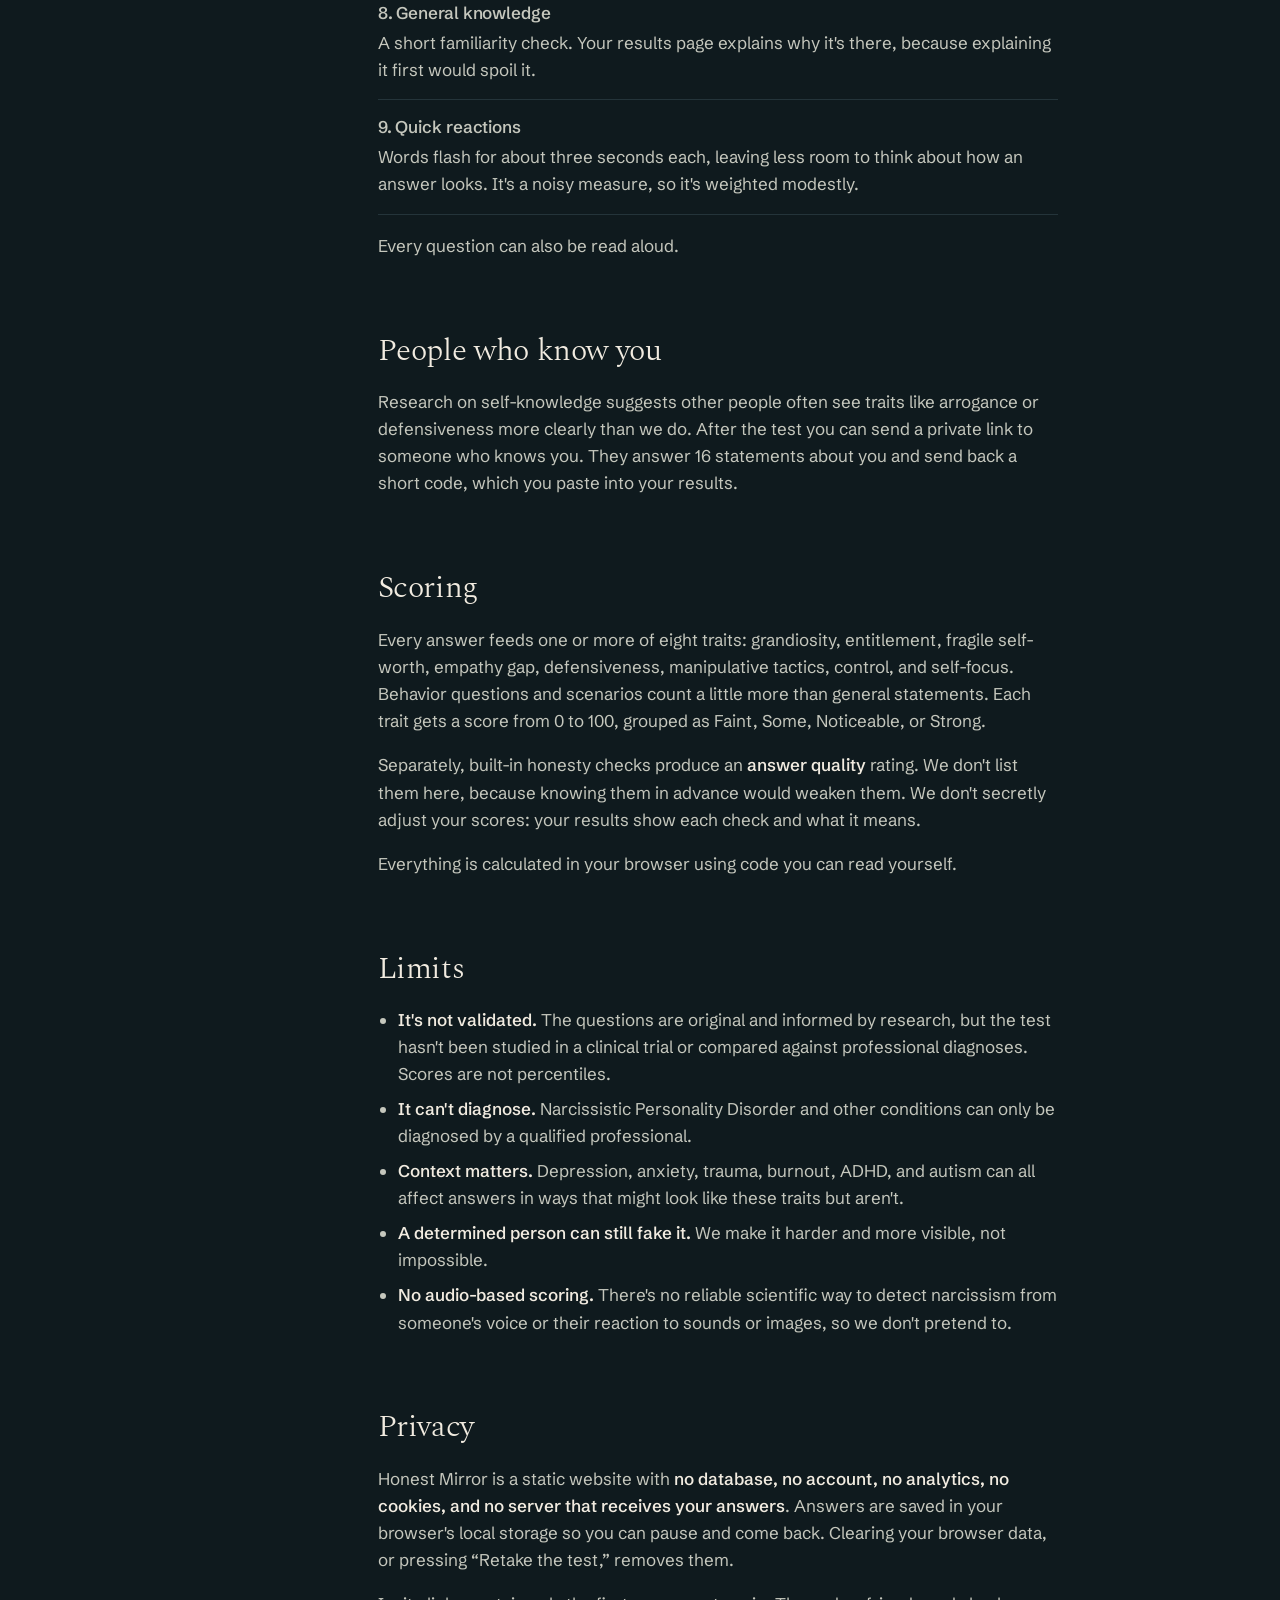
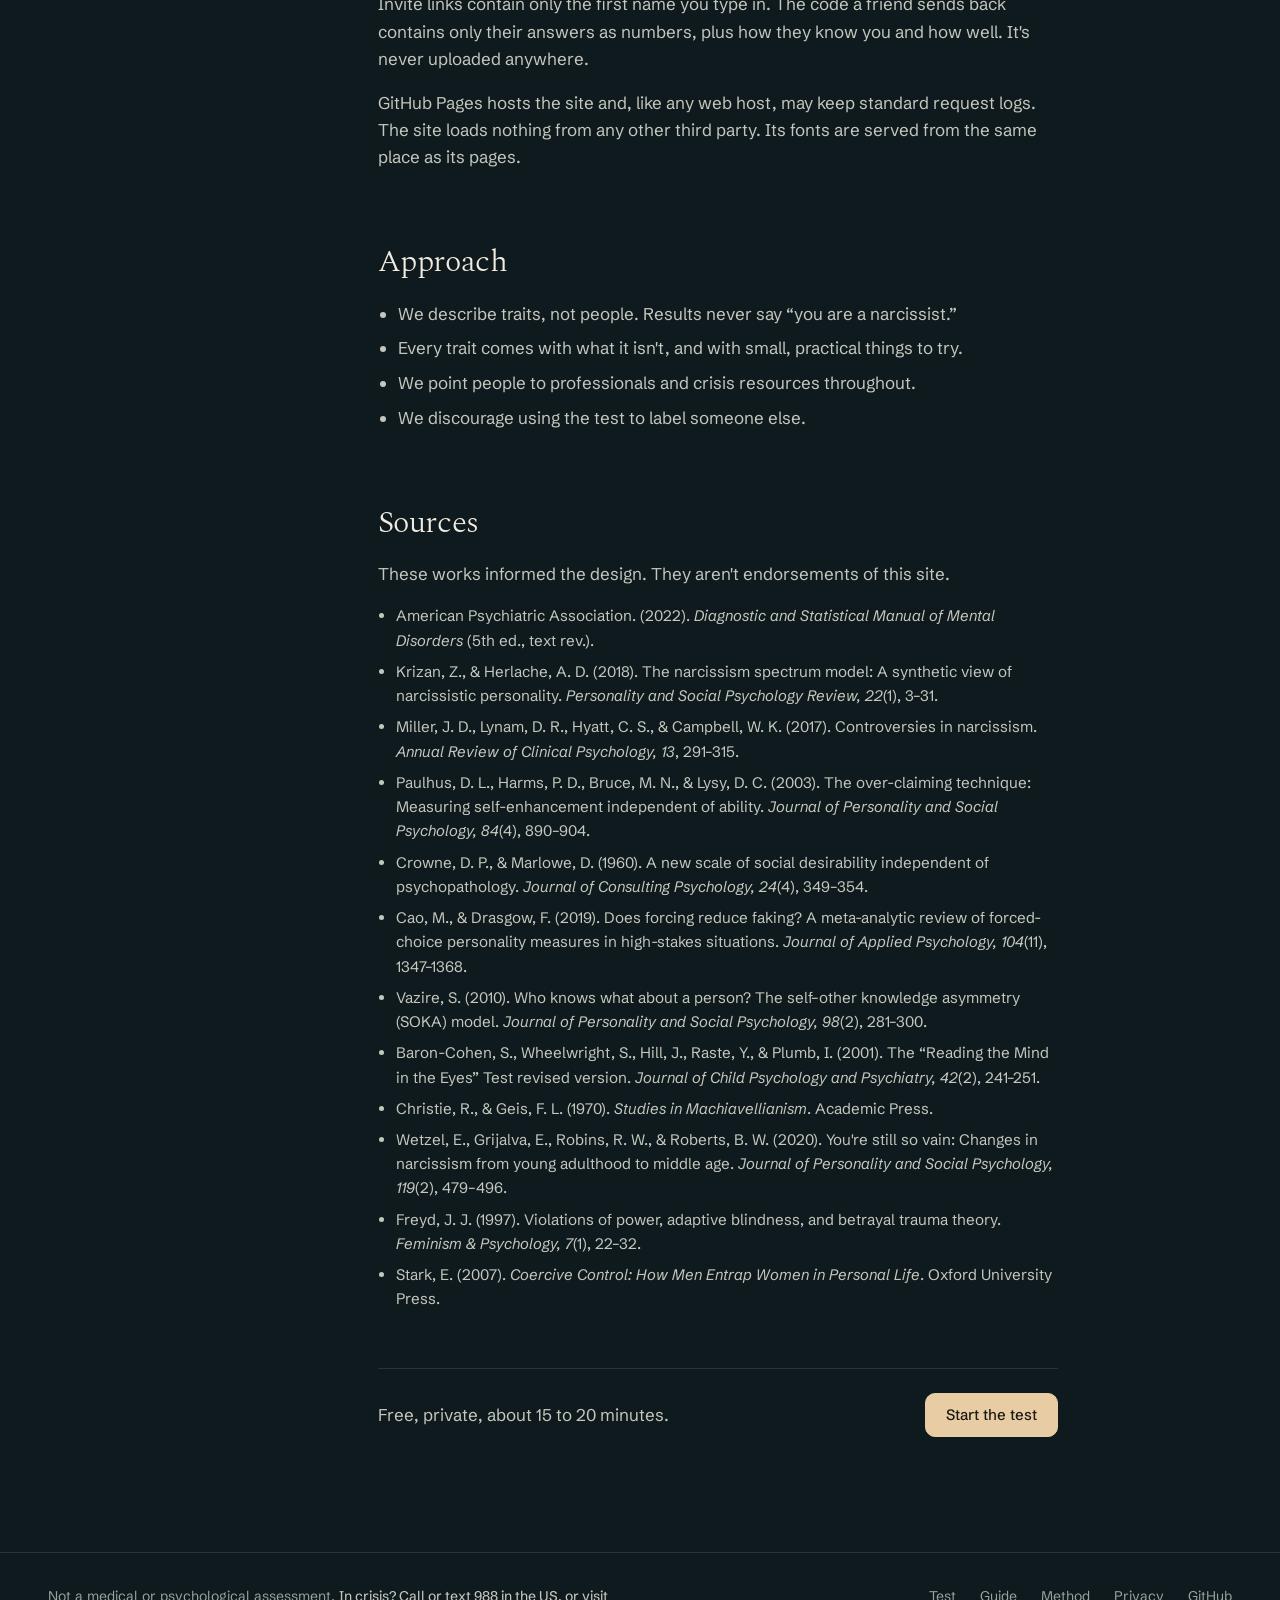
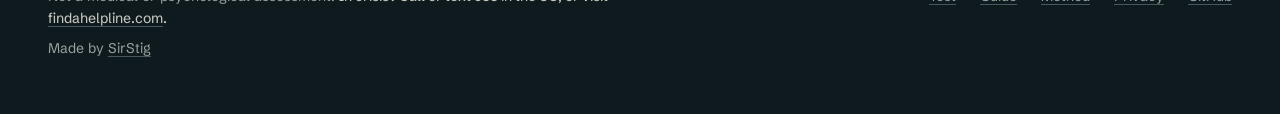
==== commit b09e780e: "Update site styles and structure for improved user experience - Enhanced the 404 page layout and mes" ====
--- a/about/index.html
+++ b/about/index.html
@@ -1,156 +1,151 @@
 <!doctype html>
-<html lang="en" class="no-js">
+<html lang="en">
 <head>
   <meta charset="utf-8">
   <meta name="viewport" content="width=device-width, initial-scale=1, viewport-fit=cover">
-  <title>How the Test Works: Methods, Honesty Checks, Privacy & Sources | Honest Mirror</title>
-  <meta name="description" content="How Honest Mirror reduces faking: situational judgment, forced choices, behavior frequency, empathy stories, overclaiming checks, consistency pairs, timed reactions, and informant ratings. Plus its limits, privacy, and sources.">
-  <link rel="canonical" href="https://sirstig.github.io/Narc/about/">
-  <meta name="theme-color" content="#f7f4ee">
-  <meta name="color-scheme" content="light dark">
+  <title>How the Test Works: Method, Limits, Privacy & Sources | Honest Mirror</title>
+  <meta name="description" content="How Honest Mirror makes flattering answers harder: scenarios, forced choices, recent behavior, empathy stories, built-in checks, and ratings from someone who knows you. Plus its limits, privacy, and sources.">
+  <link rel="canonical" href="https://sirstig.github.io/honest-mirror/about/">
+  <meta name="theme-color" content="#0f1a1e">
+  <meta name="color-scheme" content="dark light">
   <meta property="og:type" content="article">
   <meta property="og:site_name" content="Honest Mirror">
   <meta property="og:title" content="How the Honest Mirror test works">
-  <meta property="og:description" content="The methods behind a self-reflection test that's built to be hard to fake.">
-  <meta property="og:url" content="https://sirstig.github.io/Narc/about/">
-  <meta property="og:image" content="https://sirstig.github.io/Narc/assets/img/og.png">
+  <meta property="og:description" content="The method, limits, privacy, and sources behind a test that checks its own answers.">
+  <meta property="og:url" content="https://sirstig.github.io/honest-mirror/about/">
+  <meta property="og:image" content="https://sirstig.github.io/honest-mirror/assets/img/og.png">
   <meta name="twitter:card" content="summary_large_image">
-  <meta name="twitter:image" content="https://sirstig.github.io/Narc/assets/img/og.png">
+  <meta name="twitter:image" content="https://sirstig.github.io/honest-mirror/assets/img/og.png">
   <link rel="icon" href="../assets/img/favicon.svg" type="image/svg+xml">
   <link rel="apple-touch-icon" href="../assets/img/icon-192.png">
   <link rel="manifest" href="../site.webmanifest">
-  <link rel="preconnect" href="https://fonts.googleapis.com">
-  <link rel="preconnect" href="https://fonts.gstatic.com" crossorigin>
-  <link rel="stylesheet" href="https://fonts.googleapis.com/css2?family=Fraunces:opsz,wght,SOFT@9..144,400..600,0..100&family=Inter:wght@400;500;600&display=swap">
+  <link rel="preload" href="../assets/fonts/schibsted-grotesk-latin-wght-normal.woff2" as="font" type="font/woff2" crossorigin>
   <link rel="stylesheet" href="../assets/css/style.css">
-  <script>(function(){try{var t=localStorage.getItem("hm-theme")||(matchMedia("(prefers-color-scheme: dark)").matches?"dark":"light");document.documentElement.dataset.theme=t;}catch(e){}})();</script>
+  <script>(function(){try{document.documentElement.dataset.theme=localStorage.getItem("hm-theme")||"dark";}catch(e){}})();</script>
 </head>
 <body>
   <a class="skip" href="#main">Skip to content</a>
   <header class="site-header">
     <div class="wrap">
-      <a class="brand" href="../" aria-label="Honest Mirror home">
-        <svg viewBox="0 0 32 32" aria-hidden="true"><defs><linearGradient id="lg" x1="0" y1="0" x2="1" y2="1"><stop offset="0" stop-color="#a998dc"/><stop offset="1" stop-color="#7cc5b9"/></linearGradient></defs><ellipse cx="16" cy="15" rx="10" ry="13" fill="none" stroke="url(#lg)" stroke-width="2.6"/><ellipse cx="16" cy="15" rx="6.5" ry="9.5" fill="url(#lg)" opacity=".45"/><path d="M12 9.5c1.4-1.8 3.4-2.6 5.4-2.3" stroke="#fff" stroke-width="1.8" stroke-linecap="round" fill="none"/></svg>
-        <span>Honest Mirror</span>
-      </a>
+      <a class="brand" href="../" aria-label="Honest Mirror home">Honest Mirror</a>
       <div class="header-right">
-        <nav class="nav" id="nav" aria-label="Main">
-          <a href="../test/">Take the test</a>
-          <a href="../learn/">Learn</a>
-          <a href="./" aria-current="page">How it works</a>
+        <nav class="nav" aria-label="Main">
+          <a href="../test/">Test</a>
+          <a href="../learn/">Guide</a>
+          <a href="./" aria-current="page">Method</a>
         </nav>
-        <button class="icon-btn" type="button" data-theme-toggle aria-label="Switch light or dark theme"><svg viewBox="0 0 24 24" fill="none" stroke="currentColor" stroke-width="2" stroke-linecap="round" stroke-linejoin="round"><path d="M21 12.8A9 9 0 1 1 11.2 3a7 7 0 0 0 9.8 9.8z"/></svg></button>
-        <button class="icon-btn nav-toggle" type="button" aria-expanded="false" aria-controls="nav" aria-label="Open menu"><svg viewBox="0 0 24 24" fill="none" stroke="currentColor" stroke-width="2" stroke-linecap="round"><path d="M4 7h16M4 12h16M4 17h16"/></svg></button>
+        <button class="icon-btn" type="button" data-theme-toggle aria-label="Switch theme"><svg class="theme-sun" viewBox="0 0 24 24" fill="none" stroke="currentColor" stroke-width="2" stroke-linecap="round" aria-hidden="true"><circle cx="12" cy="12" r="4"/><path d="M12 2v2M12 20v2M4.9 4.9l1.4 1.4M17.7 17.7l1.4 1.4M2 12h2M20 12h2M4.9 19.1l1.4-1.4M17.7 6.3l1.4-1.4"/></svg><svg class="theme-moon" viewBox="0 0 24 24" fill="none" stroke="currentColor" stroke-width="2" stroke-linecap="round" stroke-linejoin="round" aria-hidden="true"><path d="M21 12.8A9 9 0 1 1 11.2 3a7 7 0 0 0 9.8 9.8z"/></svg></button>
       </div>
     </div>
   </header>
 
   <main id="main">
-    <div class="narrow page-head">
-      <p class="eyebrow">How it works</p>
-      <h1>Making honesty the easy path</h1>
-      <p>Most online personality quizzes ask obvious questions and take your word for it. Here's exactly what Honest Mirror does differently, and where its limits are.</p>
+    <div class="wrap page-head">
+      <h1>How the test works</h1>
+      <p>What it does differently from a short quiz, and where its limits are.</p>
     </div>
 
-    <article class="narrow prose">
-      <h2 id="problem">The problem with short quizzes</h2>
-      <p>Ask someone “Do you think you're special?” and they know what the question is fishing for. Psychologists call this <strong>socially desirable responding</strong>: the very human tendency to answer in a way that looks good, to others <em>and to ourselves</em>. It's usually not deliberate lying. Most of us genuinely see ourselves in a flattering light.</p>
-      <p>No self-report test can eliminate this. But several well-studied techniques can reduce it and detect it. Honest Mirror combines nine of them.</p>
+    <div class="wrap doc">
+      <nav class="toc" aria-label="On this page">
+        <ol>
+          <li><a href="#problem">The problem with short quizzes</a></li>
+          <li><a href="#methods">The nine parts</a></li>
+          <li><a href="#others">People who know you</a></li>
+          <li><a href="#scoring">Scoring</a></li>
+          <li><a href="#limits">Limits</a></li>
+          <li><a href="#privacy">Privacy</a></li>
+          <li><a href="#ethics">Approach</a></li>
+          <li><a href="#sources">Sources</a></li>
+        </ol>
+      </nav>
 
-      <h2 id="methods">The nine parts</h2>
-      <h3>1 & 7. Self-statements, worded both ways</h3>
-      <p>Statements are written to be subtle rather than blunt, and some are reverse-worded. Four topics appear twice, in different forms, early and late in the test. If your answers to the pairs don't line up, the results page tells you.</p>
+      <article class="prose">
+        <h2 id="problem">The problem with short quizzes</h2>
+        <p>Ask someone “Do you think you're special?” and they know what the question is fishing for. Psychologists call this <strong>socially desirable responding</strong>: answering in a way that looks good, to others and to ourselves. It's usually not deliberate lying.</p>
+        <p>No self-report test can eliminate this. Several well-studied techniques can reduce it and detect it, and this test combines them.</p>
 
-      <h3>2. Everyday moments (situational judgment)</h3>
-      <p>You're given realistic situations with four responses. Every option is something ordinary, reasonable people actually do, so there is no clearly “correct” answer to pick. Situational judgment tests like these are widely used in hiring because they're harder to game than direct questions.</p>
+        <h2 id="methods">The nine parts</h2>
+        <ol class="parts">
+          <li><h3>1. How you see yourself</h3><p>Subtle statements, some worded in reverse.</p></li>
+          <li><h3>2. Moments</h3><p>Realistic situations where every response is something reasonable people do. Situational judgment tests like these are widely used in hiring because they're harder to game than direct questions.</p></li>
+          <li><h3>3. This or that</h3><p>A choice between two acceptable options. Research suggests forced choices can reduce faking compared with agree/disagree scales.</p></li>
+          <li><h3>4. Reading people</h3><p>Short stories that ask what someone is most likely feeling, which checks a skill instead of a claim. It's inspired by research on “theory of mind” tasks, though much simpler. Missing these can reflect neurodivergence, fatigue, or cultural differences, so results explain them without blame.</p></li>
+          <li><h3>5. The last 30 days</h3><p>“Did you give someone the silent treatment this month?” is harder to spin than “Are you manipulative?” Recent behavior is a stronger signal than general opinions about ourselves.</p></li>
+          <li><h3>6. You and other people</h3><p>How you rank yourself against others, and how you think others behave. Most people rate themselves above average, and cynical views of others have been linked to manipulative tendencies.</p></li>
+          <li><h3>7. A few more about you</h3><p>More statements, which help show how consistent your answers were.</p></li>
+          <li><h3>8. General knowledge</h3><p>A short familiarity check. Your results page explains why it's there, because explaining it first would spoil it.</p></li>
+          <li><h3>9. Quick reactions</h3><p>Words flash for about three seconds each, leaving less room to think about how an answer looks. It's a noisy measure, so it's weighted modestly.</p></li>
+        </ol>
+        <p>Every question can also be read aloud.</p>
 
-      <h3>3. This or that (forced choice)</h3>
-      <p>You choose between two options that are both acceptable. One quietly leans toward a trait, the other doesn't. Research on forced-choice formats suggests they can reduce faking compared with simple agree/disagree scales.</p>
+        <h2 id="others">People who know you</h2>
+        <p>Research on self-knowledge suggests other people often see traits like arrogance or defensiveness more clearly than we do. After the test you can send a private link to someone who knows you. They answer 16 statements about you and send back a short code, which you paste into your results.</p>
 
-      <h3>4. Reading people (a skill, not a claim)</h3>
-      <p>Short illustrated stories ask what a person is most likely feeling. Instead of asking whether you're empathetic, this part checks whether you pick up on mixed or hidden emotions. It's inspired by research on “theory of mind” tasks, though ours is much simpler. Missing these can reflect many things, including neurodivergence, fatigue, or cultural differences, so results are explained gently.</p>
+        <h2 id="scoring">Scoring</h2>
+        <p>Every answer feeds one or more of eight traits: grandiosity, entitlement, fragile self-worth, empathy gap, defensiveness, manipulative tactics, control, and self-focus. Behavior questions and scenarios count a little more than general statements. Each trait gets a score from 0 to 100, grouped as Faint, Some, Noticeable, or Strong.</p>
+        <p>Separately, built-in honesty checks produce an <strong>answer quality</strong> rating. We don't list them here, because knowing them in advance would weaken them. We don't secretly adjust your scores: your results show each check and what it means.</p>
+        <p>Everything is calculated in your browser using code you can read yourself.</p>
 
-      <h3>5. The last 30 days (behavior frequency)</h3>
-      <p>“Did you give someone the silent treatment this month?” is much harder to spin than “Are you manipulative?” Concrete, recent behavior is a stronger signal than general opinions about ourselves. Two items here (like feeling irritated with someone close to you) are things almost everyone does, so answering “Never” to them counts as a lean toward the ideal.</p>
+        <h2 id="limits">Limits</h2>
+        <ul>
+          <li><strong>It's not validated.</strong> The questions are original and informed by research, but the test hasn't been studied in a clinical trial or compared against professional diagnoses. Scores are not percentiles.</li>
+          <li><strong>It can't diagnose.</strong> Narcissistic Personality Disorder and other conditions can only be diagnosed by a qualified professional.</li>
+          <li><strong>Context matters.</strong> Depression, anxiety, trauma, burnout, ADHD, and autism can all affect answers in ways that might look like these traits but aren't.</li>
+          <li><strong>A determined person can still fake it.</strong> We make it harder and more visible, not impossible.</li>
+          <li><strong>No audio-based scoring.</strong> There's no reliable scientific way to detect narcissism from someone's voice or their reaction to sounds or images, so we don't pretend to.</li>
+        </ul>
 
-      <h3>6. You and other people</h3>
-      <p>Two kinds of estimates. First, how you rank yourself against others. Most people rate themselves above average, and rating yourself near the top on everything is a known sign of self-enhancement. Second, how you think other people behave. Cynical views of others (for example, “most people are only nice because they want something”) have been linked to manipulative tendencies in research on Machiavellianism.</p>
+        <h2 id="privacy">Privacy</h2>
+        <p>Honest Mirror is a static website with <strong>no database, no account, no analytics, no cookies, and no server that receives your answers</strong>. Answers are saved in your browser's local storage so you can pause and come back. Clearing your browser data, or pressing “Retake the test,” removes them.</p>
+        <p>Invite links contain only the first name you type in. The code a friend sends back contains only their answers as numbers, plus how they know you and how well. It's never uploaded anywhere.</p>
+        <p>GitHub Pages hosts the site and, like any web host, may keep standard request logs. The site loads nothing from any other third party. Its fonts are served from the same place as its pages.</p>
 
-      <h3>8. General knowledge (the overclaiming check)</h3>
-      <p>This is the part we couldn't explain up front. Six of the sixteen terms don't exist. Claiming familiarity with things that aren't real, called <strong>overclaiming</strong>, has been linked in research to self-enhancement and narcissistic traits. It's a small, indirect signal, and it's weighted lightly.</p>
+        <h2 id="ethics">Approach</h2>
+        <ul>
+          <li>We describe traits, not people. Results never say “you are a narcissist.”</li>
+          <li>Every trait comes with what it isn't, and with small, practical things to try.</li>
+          <li>We point people to professionals and crisis resources throughout.</li>
+          <li>We discourage using the test to label someone else.</li>
+        </ul>
 
-      <h3>9. Quick reactions</h3>
-      <p>Words flash for three seconds each, and you sort them as “Me” or “Not me.” A time limit leaves less room to think about how an answer looks. It's a noisy measure, so it's weighted modestly.</p>
+        <h2 id="sources">Sources</h2>
+        <p>These works informed the design. They aren't endorsements of this site.</p>
+        <ul class="sources">
+          <li>American Psychiatric Association. (2022). <em>Diagnostic and Statistical Manual of Mental Disorders</em> (5th ed., text rev.).</li>
+          <li>Krizan, Z., & Herlache, A. D. (2018). The narcissism spectrum model: A synthetic view of narcissistic personality. <em>Personality and Social Psychology Review, 22</em>(1), 3–31.</li>
+          <li>Miller, J. D., Lynam, D. R., Hyatt, C. S., & Campbell, W. K. (2017). Controversies in narcissism. <em>Annual Review of Clinical Psychology, 13</em>, 291–315.</li>
+          <li>Paulhus, D. L., Harms, P. D., Bruce, M. N., & Lysy, D. C. (2003). The over-claiming technique: Measuring self-enhancement independent of ability. <em>Journal of Personality and Social Psychology, 84</em>(4), 890–904.</li>
+          <li>Crowne, D. P., & Marlowe, D. (1960). A new scale of social desirability independent of psychopathology. <em>Journal of Consulting Psychology, 24</em>(4), 349–354.</li>
+          <li>Cao, M., & Drasgow, F. (2019). Does forcing reduce faking? A meta-analytic review of forced-choice personality measures in high-stakes situations. <em>Journal of Applied Psychology, 104</em>(11), 1347–1368.</li>
+          <li>Vazire, S. (2010). Who knows what about a person? The self–other knowledge asymmetry (SOKA) model. <em>Journal of Personality and Social Psychology, 98</em>(2), 281–300.</li>
+          <li>Baron-Cohen, S., Wheelwright, S., Hill, J., Raste, Y., & Plumb, I. (2001). The “Reading the Mind in the Eyes” Test revised version. <em>Journal of Child Psychology and Psychiatry, 42</em>(2), 241–251.</li>
+          <li>Christie, R., & Geis, F. L. (1970). <em>Studies in Machiavellianism</em>. Academic Press.</li>
+          <li>Wetzel, E., Grijalva, E., Robins, R. W., & Roberts, B. W. (2020). You're still so vain: Changes in narcissism from young adulthood to middle age. <em>Journal of Personality and Social Psychology, 119</em>(2), 479–496.</li>
+          <li>Freyd, J. J. (1997). Violations of power, adaptive blindness, and betrayal trauma theory. <em>Feminism & Psychology, 7</em>(1), 22–32.</li>
+          <li>Stark, E. (2007). <em>Coercive Control: How Men Entrap Women in Personal Life</em>. Oxford University Press.</li>
+        </ul>
 
-      <h3>Bonus: people who know you (informant ratings)</h3>
-      <p>Research on self-knowledge suggests that other people often see traits like arrogance or defensiveness more clearly than we see them in ourselves. After the test you can send a private link to someone who knows you. They answer 16 statements about you and send back a short code. Comparing their view with yours is often the most revealing part.</p>
-
-      <h2 id="scoring">How scoring works</h2>
-      <p>Every answer feeds one or more of eight traits: grandiosity, entitlement, fragile self-worth, empathy gap, defensiveness, manipulative tactics, control, and self-focus. Behavior questions and scenarios count a little more than general statements because they're harder to bend. Each trait gets a score from 0 to 100 showing how strongly it came through in your answers, grouped as Faint, Some, Noticeable, or Strong.</p>
-      <p>Separately, the honesty checks (too-good-to-be-true statements, attention checks, consistency pairs, answer speed, and identical answers) produce an overall <strong>answer quality</strong> rating. We don't secretly adjust your scores. We show you the checks and explain what they mean.</p>
-      <p>Everything is calculated in your browser using code you can read yourself.</p>
-
-      <h2 id="limits">Honest limits</h2>
-      <ul>
-        <li><strong>It's not validated.</strong> The questions are original and informed by research, but this test hasn't been studied in a clinical trial or compared against professional diagnoses. Scores are not percentiles.</li>
-        <li><strong>It can't diagnose.</strong> Narcissistic Personality Disorder and other conditions can only be diagnosed by a qualified professional.</li>
-        <li><strong>Context matters.</strong> Depression, anxiety, trauma, burnout, ADHD, and autism can all affect answers in ways that might look like these traits but aren't.</li>
-        <li><strong>A determined person can still fake it.</strong> We make it harder and more visible, not impossible.</li>
-        <li><strong>Why no audio-based scoring?</strong> There's no reliable scientific way to detect narcissism from someone's voice or their reaction to sounds or images. Instead of inventing one, we use audio where it genuinely helps: every question can be read aloud.</li>
-      </ul>
-
-      <h2 id="privacy">Privacy</h2>
-      <p>Honest Mirror is a static website. There is <strong>no server, no database, no account, no analytics, and no cookies</strong>. Your answers are saved in your browser's local storage on your own device so you can pause and come back. Clearing your browser data, or pressing “Retake the test,” removes them.</p>
-      <p>Invite links contain only the first name you type in. The code a friend sends back contains only their answers as numbers, plus how they know you and how well. It's never uploaded anywhere. The only third-party request the site makes is to Google Fonts, for typography.</p>
-
-      <h2 id="ethics">Our approach</h2>
-      <ul>
-        <li>We describe traits, not people. Results never say “you are a narcissist.”</li>
-        <li>Every trait comes with what it <em>isn't</em>, and with small, practical things to try.</li>
-        <li>We point people to real professionals and crisis resources throughout.</li>
-        <li>We discourage using the test to label someone else.</li>
-      </ul>
-
-      <h2 id="sources">Research & sources</h2>
-      <p>These works informed the design. They aren't endorsements of this site.</p>
-      <ul style="font-size:.95rem">
-        <li>American Psychiatric Association. (2022). <em>Diagnostic and Statistical Manual of Mental Disorders</em> (5th ed., text rev.).</li>
-        <li>Krizan, Z., & Herlache, A. D. (2018). The narcissism spectrum model: A synthetic view of narcissistic personality. <em>Personality and Social Psychology Review, 22</em>(1), 3–31.</li>
-        <li>Miller, J. D., Lynam, D. R., Hyatt, C. S., & Campbell, W. K. (2017). Controversies in narcissism. <em>Annual Review of Clinical Psychology, 13</em>, 291–315.</li>
-        <li>Paulhus, D. L., Harms, P. D., Bruce, M. N., & Lysy, D. C. (2003). The over-claiming technique: Measuring self-enhancement independent of ability. <em>Journal of Personality and Social Psychology, 84</em>(4), 890–904.</li>
-        <li>Crowne, D. P., & Marlowe, D. (1960). A new scale of social desirability independent of psychopathology. <em>Journal of Consulting Psychology, 24</em>(4), 349–354.</li>
-        <li>Cao, M., & Drasgow, F. (2019). Does forcing reduce faking? A meta-analytic review of forced-choice personality measures in high-stakes situations. <em>Journal of Applied Psychology, 104</em>(11), 1347–1368.</li>
-        <li>Vazire, S. (2010). Who knows what about a person? The self–other knowledge asymmetry (SOKA) model. <em>Journal of Personality and Social Psychology, 98</em>(2), 281–300.</li>
-        <li>Baron-Cohen, S., Wheelwright, S., Hill, J., Raste, Y., & Plumb, I. (2001). The “Reading the Mind in the Eyes” Test revised version. <em>Journal of Child Psychology and Psychiatry, 42</em>(2), 241–251.</li>
-        <li>Christie, R., & Geis, F. L. (1970). <em>Studies in Machiavellianism</em>. Academic Press.</li>
-        <li>Wetzel, E., Grijalva, E., Robins, R. W., & Roberts, B. W. (2020). You're still so vain: Changes in narcissism from young adulthood to middle age. <em>Journal of Personality and Social Psychology, 119</em>(2), 479–496.</li>
-        <li>Freyd, J. J. (1997). Violations of power, adaptive blindness, and betrayal trauma theory. <em>Feminism & Psychology, 7</em>(1), 22–32.</li>
-        <li>Stark, E. (2007). <em>Coercive Control: How Men Entrap Women in Personal Life</em>. Oxford University Press.</li>
-      </ul>
-
-      <div class="callout" style="margin:44px 0 20px;text-align:center">
-        <h3>See it for yourself</h3>
-        <p>Free, private, about 15–20 minutes.</p>
-        <p style="margin-top:14px"><a class="btn" href="../test/">Take the test</a></p>
-      </div>
-    </article>
+        <div class="end-cta">
+          <p>Free, private, about 15 to 20 minutes.</p>
+          <a class="btn" href="../test/">Start the test</a>
+        </div>
+      </article>
+    </div>
   </main>
 
   <footer class="site-footer">
     <div class="wrap">
       <div>
-        <a class="brand" href="../" style="margin-bottom:12px">Honest Mirror</a>
-        <p>A free self-reflection tool. Not a medical or psychological assessment, and not a substitute for a licensed professional. If you're in crisis, call or text 988 in the US, or visit <a href="https://findahelpline.com/" target="_blank" rel="noopener">findahelpline.com</a>.</p>
+        <p>Not a medical or psychological assessment. <strong>In crisis? Call or text 988 in the US, or visit <a href="https://findahelpline.com/" target="_blank" rel="noopener">findahelpline.com</a>.</strong></p>
         <p>Made by <a href="https://github.com/SirStig">SirStig</a></p>
       </div>
-      <div>
-        <h4>Explore</h4>
-        <ul><li><a href="../test/">Take the test</a></li><li><a href="../learn/">Guide</a></li><li><a href="../learn/#called">Being called a narcissist</a></li></ul>
-      </div>
-      <div>
-        <h4>About</h4>
-        <ul><li><a href="./">How it works</a></li><li><a href="#privacy">Privacy</a></li><li><a href="https://github.com/SirStig">GitHub</a></li></ul>
-      </div>
+      <ul>
+        <li><a href="../test/">Test</a></li>
+        <li><a href="../learn/">Guide</a></li>
+        <li><a href="./">Method</a></li>
+        <li><a href="#privacy">Privacy</a></li>
+        <li><a href="https://github.com/SirStig">GitHub</a></li>
+      </ul>
     </div>
   </footer>
   <script src="../assets/js/site.js" defer></script>
--- a/assets/css/style.css
+++ b/assets/css/style.css
@@ -1,470 +1,486 @@
+@font-face {
+  font-family: "Spectral";
+  src: url("../fonts/spectral-latin-300-normal.woff2") format("woff2");
+  font-weight: 300;
+  font-style: normal;
+  font-display: swap;
+}
+@font-face {
+  font-family: "Spectral";
+  src: url("../fonts/spectral-latin-400-normal.woff2") format("woff2");
+  font-weight: 400;
+  font-style: normal;
+  font-display: swap;
+}
+@font-face {
+  font-family: "Schibsted Grotesk";
+  src: url("../fonts/schibsted-grotesk-latin-wght-normal.woff2") format("woff2");
+  font-weight: 400 900;
+  font-style: normal;
+  font-display: swap;
+}
+@font-face {
+  font-family: "Schibsted Grotesk";
+  src: url("../fonts/schibsted-grotesk-latin-wght-italic.woff2") format("woff2");
+  font-weight: 400 900;
+  font-style: italic;
+  font-display: swap;
+}
+
 :root {
-  --bg: #f7f4ee;
-  --bg-2: #efeae1;
-  --surface: #fffdf9;
-  --surface-2: #f3eee6;
-  --ink: #1f1c24;
-  --ink-2: #4a4552;
-  --muted: #6f6977;
-  --line: #e3dcd0;
-  --accent: #2f6f68;
-  --accent-ink: #ffffff;
-  --accent-soft: #dcebe7;
-  --peach: #e9a27a;
-  --lilac: #a998dc;
-  --sky: #8fbcd8;
-  --rose: #d98a9a;
-  --warn: #b5642c;
-  --shadow: 0 1px 2px rgba(31, 28, 36, .05), 0 8px 30px rgba(31, 28, 36, .06);
-  --shadow-lg: 0 2px 4px rgba(31, 28, 36, .04), 0 24px 60px rgba(31, 28, 36, .10);
-  --radius: 18px;
-  --radius-sm: 12px;
-  --font-sans: "Inter", ui-sans-serif, system-ui, -apple-system, "Segoe UI", Roboto, sans-serif;
-  --font-serif: "Fraunces", ui-serif, Georgia, "Times New Roman", serif;
+  --bg: #0f1a1e;
+  --surface: #16242a;
+  --ink: #f1ebe0;
+  --ink-2: #c5c7bd;
+  --muted: #98a29e;
+  --line: #24343a;
+  --line-strong: #46585e;
+  --accent: #e8cda4;
+  --accent-hover: #f3dfbf;
+  --accent-soft: rgba(232, 205, 164, .1);
+  --on-accent: #1b1712;
+  --accent-text: #e8cda4;
+  --you: #e8cda4;
+  --glow: rgba(232, 205, 164, .075);
+  --warn: #e5ad7f;
+  --err: #f3a08a;
+  --font: "Schibsted Grotesk", ui-sans-serif, system-ui, -apple-system, "Segoe UI", Roboto, sans-serif;
+  --serif: "Spectral", ui-serif, Georgia, "Times New Roman", serif;
+  --mono: ui-monospace, "SF Mono", Menlo, monospace;
+  --radius: 10px;
   --ease: cubic-bezier(.22, .8, .24, 1);
-  --max: 1120px;
+  --max: 1200px;
+  --gutter: clamp(20px, 4vw, 48px);
+  --section: clamp(72px, 9vw, 128px);
+  color-scheme: dark;
+}
+
+[data-theme="light"] {
+  --bg: #f5f4f0;
+  --surface: #ebeae4;
+  --ink: #17252a;
+  --ink-2: #3c4a4e;
+  --muted: #5d6a6d;
+  --line: #d8d8d0;
+  --line-strong: #8d9794;
+  --accent: #24504f;
+  --accent-hover: #1a3e3d;
+  --accent-soft: rgba(36, 80, 79, .08);
+  --on-accent: #ffffff;
+  --accent-text: #24504f;
+  --you: #24504f;
+  --glow: rgba(36, 80, 79, .05);
+  --warn: #8a5a00;
+  --err: #b3261e;
   color-scheme: light;
 }
 
-[data-theme="dark"] {
-  --bg: #121117;
-  --bg-2: #18171e;
-  --surface: #1c1b23;
-  --surface-2: #24232c;
-  --ink: #f2eff7;
-  --ink-2: #cfcad8;
-  --muted: #9d97a8;
-  --line: #2f2d38;
-  --accent: #7cc5b9;
-  --accent-ink: #0f1e1c;
-  --accent-soft: #1f3431;
-  --peach: #f0b08c;
-  --lilac: #b9aaf0;
-  --sky: #9cc9e4;
-  --rose: #e79aaa;
-  --warn: #f0a46c;
-  --shadow: 0 1px 2px rgba(0, 0, 0, .3), 0 8px 30px rgba(0, 0, 0, .25);
-  --shadow-lg: 0 2px 4px rgba(0, 0, 0, .3), 0 24px 60px rgba(0, 0, 0, .4);
-  color-scheme: dark;
-}
-
 *, *::before, *::after { box-sizing: border-box; }
-
-html { -webkit-text-size-adjust: 100%; scroll-behavior: smooth; }
+[hidden] { display: none !important; }
+
+html { -webkit-text-size-adjust: 100%; scroll-behavior: smooth; scrollbar-color: var(--line-strong) var(--bg); }
 
 body {
   margin: 0;
-  font-family: var(--font-sans);
+  font-family: var(--font);
   font-size: 17px;
-  line-height: 1.65;
+  line-height: 1.6;
   color: var(--ink);
   background: var(--bg);
+  isolation: isolate;
+  caret-color: var(--accent);
   -webkit-font-smoothing: antialiased;
   text-rendering: optimizeLegibility;
-  transition: background-color .4s var(--ease), color .4s var(--ease);
-}
+}
+
+body::before { content: ""; position: fixed; inset: 0; z-index: -1; pointer-events: none; background: radial-gradient(1100px 720px at 76% -8%, var(--glow), transparent 68%); }
+
+::selection { background: var(--accent); color: var(--on-accent); }
 
 img, svg { display: block; max-width: 100%; }
 
-a { color: var(--accent); text-underline-offset: 3px; text-decoration-thickness: 1px; }
-a:hover { text-decoration-thickness: 2px; }
-
-h1, h2, h3, h4 {
-  font-family: var(--font-serif);
-  font-weight: 500;
-  line-height: 1.15;
-  letter-spacing: -.015em;
-  margin: 0 0 .5em;
-  font-variation-settings: "SOFT" 50, "opsz" 72;
-}
-h1 { font-size: clamp(2.3rem, 5.4vw, 4.1rem); }
-h2 { font-size: clamp(1.7rem, 3.4vw, 2.5rem); }
-h3 { font-size: 1.35rem; }
+a { color: inherit; text-decoration: underline; text-underline-offset: .18em; text-decoration-thickness: 1px; text-decoration-color: var(--line-strong); }
+a:hover { text-decoration-color: currentColor; text-decoration-thickness: 2px; }
+
+h1, h2, h3, h4 { font-weight: 500; margin: 0; text-wrap: balance; }
+h1, h2 { font-family: var(--serif); font-weight: 300; }
+h1 { font-size: clamp(2.5rem, 5vw, 4.25rem); line-height: 1.1; letter-spacing: -.018em; }
+h2 { font-size: clamp(1.875rem, 3vw, 2.5rem); line-height: 1.2; letter-spacing: -.012em; }
+h3 { font-size: 1.0625rem; line-height: 1.35; letter-spacing: -.005em; font-weight: 550; }
+h4 { font-size: 1rem; line-height: 1.4; font-weight: 550; }
 p { margin: 0 0 1em; }
-
-.skip {
-  position: absolute; left: -999px; top: 8px; z-index: 100;
-  background: var(--ink); color: var(--bg); padding: 8px 14px; border-radius: 8px;
-}
+ul, ol { margin: 0; padding: 0; }
+strong { font-weight: 550; color: var(--ink); }
+
+.skip { position: absolute; left: -999px; top: 8px; z-index: 100; background: var(--accent); color: var(--on-accent); padding: 8px 14px; border-radius: var(--radius); }
 .skip:focus { left: 8px; }
 
-:focus-visible { outline: 2.5px solid var(--accent); outline-offset: 3px; border-radius: 6px; }
-
-.wrap { width: min(100% - 40px, var(--max)); margin-inline: auto; }
-.narrow { width: min(100% - 40px, 760px); margin-inline: auto; }
+:focus-visible { outline: 2px solid var(--accent); outline-offset: 3px; }
+[tabindex="-1"]:focus { outline: none; }
+
+.wrap { width: min(100% - 2 * var(--gutter), var(--max)); margin-inline: auto; }
+.narrow { width: min(100% - 2 * var(--gutter), 760px); margin-inline: auto; }
 
 /* Header */
-.site-header {
-  position: sticky; top: 0; z-index: 50;
-  backdrop-filter: saturate(1.4) blur(14px);
-  -webkit-backdrop-filter: saturate(1.4) blur(14px);
-  background: color-mix(in srgb, var(--bg) 78%, transparent);
-  border-bottom: 1px solid color-mix(in srgb, var(--line) 70%, transparent);
-}
-.site-header .wrap { display: flex; align-items: center; justify-content: space-between; height: 66px; gap: 16px; }
-.brand { display: flex; align-items: center; gap: 10px; color: var(--ink); text-decoration: none; font-family: var(--font-serif); font-size: 1.2rem; }
-.brand svg { width: 30px; height: 30px; }
-.header-right { display: flex; align-items: center; gap: 6px; }
-.nav { display: flex; align-items: center; gap: 4px; }
-.nav a {
-  color: var(--ink-2); text-decoration: none; font-size: .95rem; padding: 8px 12px; border-radius: 999px;
-  transition: background-color .2s var(--ease), color .2s var(--ease);
-}
-.nav a:hover, .nav a[aria-current="page"] { background: var(--surface-2); color: var(--ink); }
-.icon-btn {
-  display: inline-grid; place-items: center; width: 40px; height: 40px; border-radius: 999px;
-  border: 1px solid var(--line); background: var(--surface); color: var(--ink); cursor: pointer;
-  transition: transform .2s var(--ease), background-color .2s var(--ease);
-}
-.icon-btn:hover { transform: rotate(-12deg); }
-.icon-btn svg { width: 18px; height: 18px; }
-.nav-toggle { display: none; }
-
-@media (max-width: 760px) {
-  .nav-toggle { display: inline-grid; }
-  .nav {
-    position: absolute; top: 66px; left: 0; right: 0; flex-direction: column; align-items: stretch;
-    padding: 10px 20px 18px; background: var(--bg); border-bottom: 1px solid var(--line);
-    transform: translateY(-8px); opacity: 0; pointer-events: none;
-    transition: opacity .25s var(--ease), transform .25s var(--ease);
-  }
-  .nav.open { transform: none; opacity: 1; pointer-events: auto; }
-  .nav a { padding: 12px 14px; }
+.site-header { border-bottom: 0; }
+.site-header .wrap { display: flex; align-items: center; justify-content: space-between; height: 64px; gap: 16px; }
+.brand { font-family: var(--serif); font-weight: 400; font-size: 1.1875rem; letter-spacing: -.005em; text-decoration: none; white-space: nowrap; }
+.header-right { display: flex; align-items: center; gap: clamp(2px, 1.5vw, 12px); }
+.nav { display: flex; align-items: center; gap: clamp(2px, 1.5vw, 12px); }
+.nav a { padding: 8px 8px; font-size: .9375rem; font-weight: 450; color: var(--muted); text-decoration: none; }
+.nav a:hover, .nav a[aria-current="page"] { color: var(--ink); }
+.icon-btn { display: inline-grid; place-items: center; width: 40px; height: 40px; padding: 0; border: 0; border-radius: var(--radius); background: transparent; color: var(--ink-2); cursor: pointer; transition: color .15s, background-color .15s; }
+.icon-btn:hover { color: var(--ink); background: var(--surface); }
+.icon-btn svg { width: 20px; height: 20px; }
+.theme-moon { display: none; }
+[data-theme="light"] .theme-sun { display: none; }
+[data-theme="light"] .theme-moon { display: block; }
+@media (max-width: 480px) {
+  .site-header .wrap { gap: 8px; }
+  .header-right, .nav { gap: 0; }
+  .nav a { padding: 8px 5px; }
+  .icon-btn { width: 36px; }
 }
 
 /* Buttons */
 .btn {
   display: inline-flex; align-items: center; justify-content: center; gap: 10px;
-  font: 600 1rem/1 var(--font-sans); letter-spacing: .005em;
-  padding: 16px 26px; border-radius: 999px; border: 1px solid transparent;
-  background: var(--accent); color: var(--accent-ink); text-decoration: none; cursor: pointer;
-  box-shadow: 0 6px 20px color-mix(in srgb, var(--accent) 28%, transparent);
-  transition: transform .2s var(--ease), box-shadow .2s var(--ease), background-color .2s var(--ease), opacity .2s;
-}
-.btn:hover { transform: translateY(-2px); box-shadow: 0 10px 28px color-mix(in srgb, var(--accent) 34%, transparent); text-decoration: none; }
-.btn:active { transform: translateY(0); }
-.btn[disabled] { opacity: .45; cursor: not-allowed; transform: none; box-shadow: none; }
-.btn.ghost { background: transparent; color: var(--ink); border-color: var(--line); box-shadow: none; }
-.btn.ghost:hover { background: var(--surface-2); }
-.btn.small { padding: 10px 16px; font-size: .9rem; }
-.btn svg { width: 18px; height: 18px; }
-
-/* Hero */
-.hero { position: relative; padding: clamp(56px, 10vw, 120px) 0 clamp(48px, 8vw, 96px); overflow: hidden; isolation: isolate; }
-.hero-grid { display: grid; grid-template-columns: 1.15fr .85fr; gap: 48px; align-items: center; }
-.eyebrow {
-  display: inline-flex; align-items: center; gap: 8px; font-size: .85rem; font-weight: 600; letter-spacing: .06em;
-  text-transform: uppercase; color: var(--accent); margin-bottom: 18px;
-}
-.eyebrow::before { content: ""; width: 22px; height: 1.5px; background: currentColor; }
-.lede { font-size: clamp(1.1rem, 1.6vw, 1.3rem); color: var(--ink-2); max-width: 38ch; }
-.hero .cta { display: flex; flex-wrap: wrap; gap: 12px; margin-top: 28px; }
-.hero-note { margin-top: 18px; font-size: .9rem; color: var(--muted); display: flex; gap: 18px; flex-wrap: wrap; }
-.hero-note span { display: inline-flex; align-items: center; gap: 6px; }
-.hero-note svg { width: 16px; height: 16px; }
-
-.mirror-art { position: relative; aspect-ratio: 1; width: 100%; max-width: 460px; justify-self: center; }
-.mirror-art svg { width: 100%; height: 100%; overflow: visible; }
-.float-a { animation: drift 14s var(--ease) infinite alternate; transform-box: fill-box; transform-origin: center; }
-.float-b { animation: drift 18s var(--ease) infinite alternate-reverse; transform-box: fill-box; transform-origin: center; }
-.shimmer { animation: shimmer 7s ease-in-out infinite; }
-@keyframes drift { from { transform: translate(-8px, 6px) rotate(-4deg); } to { transform: translate(10px, -10px) rotate(5deg); } }
-@keyframes shimmer { 0%, 100% { opacity: .15; transform: translateX(-40px); } 50% { opacity: .6; transform: translateX(40px); } }
-
-.blob { position: absolute; border-radius: 50%; filter: blur(70px); opacity: .45; pointer-events: none; z-index: -1; }
-[data-theme="dark"] .blob { opacity: .2; }
-
+  font: 500 .9375rem/1 var(--font);
+  min-height: 44px; padding: 0 20px; border-radius: var(--radius); border: 1px solid var(--accent);
+  background: var(--accent); color: var(--on-accent); text-decoration: none; cursor: pointer;
+  transition: background-color .3s var(--ease), border-color .3s var(--ease), color .3s var(--ease);
+}
+.btn:hover { background: var(--accent-hover); border-color: var(--accent-hover); color: var(--on-accent); text-decoration: none; }
+.btn[disabled] { background: transparent; border-color: var(--line); color: var(--muted); cursor: not-allowed; }
+.btn.ghost { background: transparent; color: var(--ink); border-color: var(--line-strong); }
+.btn.ghost:hover { border-color: var(--ink); background: transparent; color: var(--ink); }
+.btn.ghost[disabled] { border-color: var(--line); color: var(--muted); }
+.btn.small { min-height: 40px; padding: 0 16px; font-size: .9rem; }
+.btn svg { width: 20px; height: 20px; }
+
+/* Home: hero */
+.hero { padding: clamp(32px, 6vh, 72px) 0 clamp(64px, 9vh, 112px); display: grid; grid-template-columns: minmax(0, 7fr) minmax(0, 4fr); gap: clamp(32px, 6vw, 96px); align-items: center; }
+.hero h1 { margin-bottom: 24px; }
+.hero h1 span { color: var(--accent-text); display: block; }
+.lede { font-size: clamp(1.0625rem, 1.5vw, 1.1875rem); line-height: 1.5; color: var(--ink-2); max-width: 34em; margin-bottom: 28px; }
+.cta { display: flex; flex-wrap: wrap; align-items: center; gap: 12px 24px; }
+.cta > a:not(.btn) { font-size: .9375rem; color: var(--ink-2); text-decoration: none; }
+.cta > a:not(.btn):hover { color: var(--ink); }
+.facts { color: var(--muted); font-size: .875rem; margin: 20px 0 0; }
+
+/* The mirror: a shape of glass catching slow light. */
+.mirror { position: relative; aspect-ratio: 5 / 7.4; width: 100%; max-width: 360px; max-height: 68vh; justify-self: end; border-radius: 999px 999px 14px 14px; overflow: hidden; border: 1px solid color-mix(in srgb, var(--accent) 30%, transparent); background: linear-gradient(165deg, color-mix(in srgb, var(--accent) 17%, var(--surface)) 0%, var(--surface) 46%, var(--bg) 100%); box-shadow: 0 40px 120px -30px var(--glow), inset 0 0 0 6px color-mix(in srgb, var(--bg) 55%, transparent), inset 0 0 70px rgba(0, 0, 0, .22); }
+.mirror::after { content: ""; position: absolute; inset: -30% -60%; background: linear-gradient(112deg, transparent 38%, color-mix(in srgb, var(--accent) 15%, transparent) 49%, transparent 58%); animation: mirror-light 26s ease-in-out infinite alternate; }
+@keyframes mirror-light { from { transform: translateX(-20%); } to { transform: translateX(20%); } }
+@media (max-width: 860px) { .hero { grid-template-columns: 1fr; } .mirror { display: none; } }
+
+/* What the word can mean */
+.said { max-width: 760px; }
+.said-list { list-style: none; margin: 24px 0 32px; }
+.said-list li { font-family: var(--serif); font-weight: 300; font-size: clamp(1.625rem, 3vw, 2.375rem); line-height: 1.3; letter-spacing: -.012em; padding: 12px 0; }
+.said p { color: var(--ink-2); max-width: 58ch; margin: 0; }
+.said .said-lead { color: var(--muted); }
+
+/* The line */
+.line { position: relative; list-style: none; display: grid; grid-template-columns: repeat(9, 1fr); gap: 0 12px; padding-top: 20px; }
+.line::before { content: ""; position: absolute; left: 3px; right: 0; top: 3px; height: 1px; background: var(--line); }
+.line li { position: relative; font-size: .8125rem; line-height: 1.35; color: var(--muted); padding-right: 4px; }
+.line li::before { content: ""; position: absolute; left: 0; top: -20px; width: 7px; height: 7px; border-radius: 50%; background: var(--line-strong); }
+.line li:first-child::before { background: var(--accent); }
+.line-note { color: var(--muted); margin: 0 0 28px; }
 @media (max-width: 860px) {
-  .hero-grid { grid-template-columns: 1fr; }
-  .mirror-art { max-width: 280px; order: -1; }
-}
-
-/* Sections */
-section { padding: clamp(48px, 8vw, 96px) 0; }
-.section-head { max-width: 660px; margin-bottom: 40px; }
-.section-head p { color: var(--ink-2); font-size: 1.08rem; }
-.band { background: var(--bg-2); }
-
-.cards { display: grid; grid-template-columns: repeat(auto-fit, minmax(240px, 1fr)); gap: 18px; }
-.card {
-  background: var(--surface); border: 1px solid var(--line); border-radius: var(--radius); padding: 26px;
-  box-shadow: var(--shadow); transition: transform .3s var(--ease), box-shadow .3s var(--ease);
-}
-.card:hover { transform: translateY(-3px); box-shadow: var(--shadow-lg); }
-.card h3 { margin-bottom: .35em; }
-.card p { color: var(--ink-2); margin: 0; font-size: .98rem; }
-.card .ico { width: 46px; height: 46px; border-radius: 14px; display: grid; place-items: center; margin-bottom: 16px; color: var(--ink); }
-.card .ico svg { width: 24px; height: 24px; }
-
-.steps { counter-reset: s; display: grid; gap: 14px; }
-.step {
-  counter-increment: s; display: grid; grid-template-columns: 52px 1fr; gap: 18px; align-items: start;
-  padding: 20px 22px; border-radius: var(--radius); background: var(--surface); border: 1px solid var(--line);
-}
-.step::before {
-  content: counter(s); width: 42px; height: 42px; border-radius: 50%; display: grid; place-items: center;
-  font-family: var(--font-serif); font-size: 1.15rem; background: var(--accent-soft); color: var(--accent);
-}
-.step h3 { font-family: var(--font-sans); font-weight: 600; font-size: 1.05rem; margin: 6px 0 4px; letter-spacing: 0; }
-.step p { margin: 0; color: var(--ink-2); font-size: .97rem; }
-
-.split { display: grid; grid-template-columns: 1fr 1fr; gap: 28px; }
-@media (max-width: 760px) { .split { grid-template-columns: 1fr; } }
-
-.callout {
-  border-radius: var(--radius); padding: 24px 26px; background: var(--accent-soft); color: var(--ink);
-  border: 1px solid color-mix(in srgb, var(--accent) 20%, transparent);
-}
-.callout.warm { background: color-mix(in srgb, var(--peach) 18%, var(--surface)); border-color: color-mix(in srgb, var(--peach) 35%, transparent); }
-.callout h3 { font-size: 1.2rem; }
-.callout p:last-child { margin: 0; }
-
-.list-check { list-style: none; padding: 0; margin: 0; display: grid; gap: 10px; }
-.list-check li { position: relative; padding-left: 30px; color: var(--ink-2); }
-.list-check li::before {
-  content: ""; position: absolute; left: 0; top: .3em; width: 20px; height: 20px; border-radius: 50%;
-  background: var(--accent-soft) url("data:image/svg+xml,%3Csvg xmlns='http://www.w3.org/2000/svg' viewBox='0 0 24 24' fill='none' stroke='%232f6f68' stroke-width='3' stroke-linecap='round' stroke-linejoin='round'%3E%3Cpath d='M5 12l5 5L20 7'/%3E%3C/svg%3E") center/11px no-repeat;
-}
-.list-check.list-x li::before {
-  background: color-mix(in srgb, var(--rose) 22%, transparent) url("data:image/svg+xml,%3Csvg xmlns='http://www.w3.org/2000/svg' viewBox='0 0 24 24' fill='none' stroke='%23b0485e' stroke-width='3' stroke-linecap='round'%3E%3Cpath d='M6 6l12 12M18 6L6 18'/%3E%3C/svg%3E") center/10px no-repeat;
-}
-
-/* Prose */
-.page-head { padding: clamp(48px, 8vw, 90px) 0 10px; }
-.page-head p { color: var(--ink-2); font-size: 1.15rem; max-width: 60ch; }
-.prose { padding-top: 10px; }
-.prose h2 { margin-top: 1.8em; scroll-margin-top: 90px; }
-.prose h3 { margin-top: 1.5em; }
-.prose p, .prose li { color: var(--ink-2); }
-.prose ul, .prose ol { padding-left: 1.2em; }
-.prose li { margin-bottom: .4em; }
-.prose strong { color: var(--ink); }
-.prose blockquote {
-  margin: 1.5em 0; padding: 4px 0 4px 20px; border-left: 3px solid var(--accent);
-  font-family: var(--font-serif); font-size: 1.2rem; color: var(--ink);
-}
-.toc { background: var(--surface); border: 1px solid var(--line); border-radius: var(--radius); padding: 20px 24px; margin: 28px 0; }
-.toc ol { margin: 8px 0 0; padding-left: 1.2em; }
-.toc a { text-decoration: none; }
-.compare { width: 100%; border-collapse: collapse; margin: 1.2em 0; font-size: .95rem; }
-.compare th, .compare td { text-align: left; padding: 12px 14px; border-bottom: 1px solid var(--line); vertical-align: top; }
-.compare th { font-weight: 600; color: var(--ink); background: var(--surface-2); }
-.compare td { color: var(--ink-2); }
-.table-scroll { overflow-x: auto; border-radius: var(--radius-sm); border: 1px solid var(--line); }
-.table-scroll .compare { margin: 0; }
-
-details.faq { border-bottom: 1px solid var(--line); padding: 18px 0; }
-details.faq summary {
-  cursor: pointer; list-style: none; font-weight: 600; display: flex; justify-content: space-between; gap: 20px; align-items: center;
-}
-details.faq summary::-webkit-details-marker { display: none; }
-details.faq summary::after { content: "+"; font-size: 1.4rem; font-weight: 300; color: var(--muted); transition: transform .3s var(--ease); }
-details.faq[open] summary::after { transform: rotate(45deg); }
-details.faq p { margin: 12px 0 0; color: var(--ink-2); }
+  .hero { min-height: 0; }
+  .line { grid-template-columns: 1fr; padding: 0 0 0 20px; gap: 8px; }
+  .line::before { left: 3px; right: auto; top: 8px; bottom: 8px; width: 1px; height: auto; }
+  .line li { font-size: .875rem; }
+  .line li::before { left: -20px; top: 6px; }
+}
+
+/* Home: sections */
+.section { padding: var(--section) 0; }
+.section.tight { padding-top: 0; }
+.section-grid { display: grid; grid-template-columns: 5fr 7fr; gap: 40px clamp(32px, 6vw, 96px); align-items: start; }
+.section-grid > :first-child p { color: var(--ink-2); margin-top: 20px; max-width: 26em; }
+@media (max-width: 860px) { .section-grid { grid-template-columns: 1fr; } }
+
+.rows { list-style: none; }
+.rows li { padding: 22px 0; border-top: 1px solid var(--line); }
+.rows li:first-child { border-top: 0; padding-top: 0; }
+.rows li:last-child { padding-bottom: 0; }
+.rows h3 { margin-bottom: 4px; }
+.rows p { margin: 0; color: var(--ink-2); }
+.section-grid .rows { border-top: 1px solid var(--line); }
+.section-grid .rows li:first-child { padding-top: 22px; }
+
+.traits { list-style: none; display: grid; grid-template-columns: 1fr 1fr; gap: 0 clamp(24px, 3vw, 48px); border-top: 1px solid var(--line); }
+.traits li { padding: 16px 0; border-bottom: 1px solid var(--line); }
+.traits b { display: block; font-size: 1.0625rem; font-weight: 550; letter-spacing: -.005em; }
+.traits span { color: var(--muted); font-size: .9375rem; line-height: 1.4; display: block; margin-top: 2px; }
+@media (max-width: 620px) { .traits { grid-template-columns: 1fr; } }
+
+/* Home: the limits */
+.limits { background: var(--surface); border-radius: 16px; padding: clamp(32px, 5vw, 64px); }
+.limits h2 { margin-bottom: 32px; }
+.limits ul { list-style: none; display: grid; grid-template-columns: repeat(3, 1fr); gap: 16px clamp(24px, 3vw, 48px); margin-bottom: 28px; }
+.limits li { border-top: 1px solid var(--line-strong); padding-top: 14px; color: var(--ink-2); line-height: 1.5; }
+.limits a { font-size: .9375rem; }
+@media (max-width: 760px) { .limits ul { grid-template-columns: 1fr; } }
+
+details.faq { border-bottom: 1px solid var(--line); }
+.faq-list { border-top: 1px solid var(--line); }
+details.faq summary, .dim summary { cursor: pointer; list-style: none; }
+details.faq summary::-webkit-details-marker, .dim summary::-webkit-details-marker { display: none; }
+details.faq summary { display: flex; justify-content: space-between; gap: 24px; align-items: center; padding: 18px 0; font-size: 1.0625rem; font-weight: 500; line-height: 1.4; }
+details.faq summary::after, .dim summary::before {
+  content: ""; flex: none; width: 12px; height: 12px; color: var(--muted);
+  background: linear-gradient(currentColor, currentColor) center/100% 1px no-repeat, linear-gradient(currentColor, currentColor) center/1px 100% no-repeat;
+  transition: transform .25s var(--ease);
+}
+details.faq[open] summary::after, .dim details[open] summary::before { transform: rotate(45deg); }
+details.faq summary:hover::after { color: var(--ink); }
+details.faq p { margin: 0 0 22px; color: var(--ink-2); max-width: 62ch; }
+
+.close { padding: 0 0 var(--section); }
+.close p { color: var(--ink-2); margin: -8px 0 24px; }
+.close h2 { margin-bottom: 20px; }
 
 /* Footer */
-.site-footer { border-top: 1px solid var(--line); padding: 44px 0 56px; color: var(--muted); font-size: .92rem; }
-.site-footer .wrap { display: grid; grid-template-columns: 2fr 1fr 1fr; gap: 32px; }
-.site-footer h4 { font-family: var(--font-sans); font-size: .8rem; letter-spacing: .08em; text-transform: uppercase; color: var(--ink-2); font-weight: 600; }
-.site-footer ul { list-style: none; padding: 0; margin: 0; display: grid; gap: 6px; }
-.site-footer a { color: var(--muted); text-decoration: none; }
+.site-footer { border-top: 1px solid var(--line); padding: 32px 0 48px; color: var(--muted); font-size: .875rem; }
+.site-footer .wrap { display: grid; grid-template-columns: 1fr auto; gap: 24px 64px; align-items: start; }
+.site-footer p { margin: 0 0 .5em; max-width: 44em; }
+.site-footer strong { color: var(--ink-2); font-weight: 450; }
+.site-footer ul { list-style: none; display: flex; flex-wrap: wrap; gap: 4px 24px; }
 .site-footer a:hover { color: var(--ink); }
 @media (max-width: 760px) { .site-footer .wrap { grid-template-columns: 1fr; } }
 
-.reveal { opacity: 0; transform: translateY(18px); transition: opacity .8s var(--ease), transform .8s var(--ease); }
-.reveal.in { opacity: 1; transform: none; }
-.no-js .reveal { opacity: 1; transform: none; }
-
-/* ---------- Test app ---------- */
-.app { min-height: calc(100vh - 66px); display: flex; flex-direction: column; }
-.progress-shell { position: sticky; top: 66px; z-index: 40; background: color-mix(in srgb, var(--bg) 85%, transparent); backdrop-filter: blur(10px); -webkit-backdrop-filter: blur(10px); }
+/* Guide and method */
+.page-head { padding: clamp(40px, 7vw, 88px) 0 clamp(24px, 3vw, 40px); }
+.page-head h1 { font-size: clamp(2.25rem, 4.2vw, 3.5rem); max-width: 18em; margin-bottom: 16px; }
+.page-head p { font-size: clamp(1.0625rem, 1.5vw, 1.1875rem); line-height: 1.5; color: var(--ink-2); max-width: 36em; margin: 0; }
+.doc { display: grid; grid-template-columns: 240px minmax(0, 68ch); gap: clamp(32px, 7vw, 112px); padding: clamp(40px, 6vw, 72px) 0 var(--section); align-items: start; }
+.toc { position: sticky; top: 24px; font-size: .875rem; line-height: 1.35; }
+.toc ol { list-style: none; display: grid; gap: 10px; }
+.toc a { color: var(--muted); text-decoration: none; }
+.toc a:hover { color: var(--ink); text-decoration: underline; }
+@media (max-width: 960px) {
+  .doc { grid-template-columns: minmax(0, 1fr); }
+  .toc { position: static; }
+}
+.prose > :first-child { margin-top: 0; }
+.prose h2 { font-size: clamp(1.625rem, 2.4vw, 2rem); margin: 2.4em 0 .6em; scroll-margin-top: 24px; }
+.prose h3 { margin: 1.6em 0 .35em; }
+.prose p, .prose li { color: var(--ink-2); }
+.prose ul, .prose ol { padding-left: 1.2em; margin-bottom: 1em; }
+.prose li { margin-bottom: .45em; }
+.prose ol.parts { list-style: none; padding: 0; border-top: 1px solid var(--line); }
+.prose .parts li { margin: 0; padding: 16px 0; border-bottom: 1px solid var(--line); }
+.prose .parts h3 { margin: 0 0 4px; }
+.prose .parts p { margin: 0; }
+.prose blockquote { margin: 1.5em 0; font-family: var(--serif); font-size: clamp(1.375rem, 2.2vw, 1.625rem); line-height: 1.4; letter-spacing: -.008em; font-weight: 300; color: var(--accent-text); }
+.prose .sources { font-size: .95rem; }
+.fine { color: var(--muted); font-size: .95rem; }
+
+.table-scroll { overflow-x: auto; margin: 1.2em 0; }
+.compare { width: 100%; min-width: 560px; border-collapse: collapse; font-size: 1rem; line-height: 1.4; }
+.compare th, .compare td { text-align: left; padding: 12px 16px 12px 0; border-bottom: 1px solid var(--line); vertical-align: top; }
+.compare thead th { font-weight: 550; color: var(--ink); border-bottom: 1px solid var(--line-strong); }
+.compare td { color: var(--ink-2); }
+
+.callout { border: 1px solid var(--line); border-radius: var(--radius); padding: 20px 22px; background: var(--surface); margin: 24px 0; }
+.callout.alert { border-color: var(--warn); }
+.callout h3 { margin-bottom: 6px; color: var(--ink); }
+.callout p { color: var(--ink-2); }
+.callout p:last-child { margin: 0; }
+
+.end-cta { border-top: 1px solid var(--line); margin-top: 56px; padding-top: 24px; display: flex; flex-wrap: wrap; align-items: center; justify-content: space-between; gap: 16px 32px; }
+.end-cta p { margin: 0; color: var(--ink-2); }
+
+/* 404 */
+.not-found { min-height: 100svh; display: grid; align-content: center; }
+.not-found h1 { margin-bottom: 20px; }
+.not-found p { color: var(--ink-2); }
+
+/* Test app */
+.app { min-height: calc(100svh - 65px); display: flex; flex-direction: column; }
+.progress-shell { position: sticky; top: 0; z-index: 40; background: var(--bg); padding: 12px 0 16px; }
 .progress-shell[hidden] { display: none; }
-.progress-meta { display: flex; justify-content: space-between; align-items: center; font-size: .85rem; color: var(--muted); padding: 12px 0 8px; gap: 12px; }
-.progress-meta .mod { font-weight: 600; color: var(--ink-2); }
-.progress-track { height: 4px; background: var(--line); border-radius: 999px; overflow: hidden; }
-.progress-bar { height: 100%; width: 0; background: linear-gradient(90deg, var(--accent), var(--lilac)); border-radius: inherit; transition: width .6s var(--ease); }
-.stage { flex: 1; display: grid; place-items: start center; padding: clamp(28px, 6vh, 64px) 0 80px; }
-.screen { width: min(100% - 40px, 700px); animation: enter .5s var(--ease) both; }
-.screen.wide { width: min(100% - 40px, 980px); }
-.screen.leaving { animation: leave .2s var(--ease) both; }
-@keyframes enter { from { opacity: 0; transform: translateY(14px); } to { opacity: 1; transform: none; } }
-@keyframes leave { to { opacity: 0; transform: translateY(-8px); } }
-
-.q-kicker { font-size: .82rem; font-weight: 600; letter-spacing: .05em; text-transform: uppercase; color: var(--accent); margin-bottom: 14px; display: flex; align-items: center; justify-content: space-between; gap: 10px; }
-.q-text { font-family: var(--font-serif); font-size: clamp(1.4rem, 3vw, 1.95rem); line-height: 1.3; margin: 0 0 28px; font-weight: 450; }
-.q-sub { color: var(--ink-2); margin: -14px 0 24px; }
-.story {
-  background: var(--surface); border: 1px solid var(--line); border-radius: var(--radius); padding: 22px 24px; margin-bottom: 22px;
-  font-size: 1.05rem; color: var(--ink-2); box-shadow: var(--shadow);
-}
+.progress-meta { display: flex; justify-content: space-between; align-items: baseline; font-size: .875rem; color: var(--muted); margin-bottom: 12px; gap: 12px; font-variant-numeric: tabular-nums; }
+.progress-meta .mod { font-weight: 450; color: var(--ink-2); }
+.progress-track { position: relative; height: 1px; background: var(--line-strong); }
+.progress-bar { position: absolute; left: 0; top: 0; height: 100%; width: 0; background: var(--accent); transition: width .8s var(--ease); }
+.progress-stops { list-style: none; position: absolute; inset: 0; }
+.progress-stops li { position: absolute; top: 50%; width: 7px; height: 7px; margin: -3.5px 0 0 -3.5px; border-radius: 50%; background: var(--line-strong); }
+.progress-stops li:first-child { margin-left: 0; }
+.progress-stops li.done, .progress-stops li.here { background: var(--accent); }
+.progress-stops li.here { box-shadow: 0 0 0 4px var(--accent-soft); }
+
+.stage { flex: 1; display: grid; place-items: start center; padding: clamp(32px, 7vh, 72px) 0 80px; }
+.screen { width: min(100% - 2 * var(--gutter), 720px); animation: enter .7s var(--ease) both; }
+.screen.wide { width: min(100% - 2 * var(--gutter), 860px); }
+.screen.leaving { animation: leave .17s ease-out both; }
+@keyframes enter { from { opacity: 0; transform: translateY(6px); } }
+@keyframes leave { to { opacity: 0; } }
+
+.screen-title { font-family: var(--serif); font-size: clamp(2rem, 3.8vw, 2.875rem); line-height: 1.15; letter-spacing: -.015em; font-weight: 300; margin-bottom: 24px; }
+.screen-lead { color: var(--ink-2); max-width: 60ch; }
+.sub-title { font-size: clamp(1.5rem, 2.4vw, 1.75rem); margin: 48px 0 4px; }
+.q-kicker { font-size: .875rem; color: var(--muted); margin-bottom: 16px; min-height: 40px; display: flex; align-items: center; justify-content: space-between; gap: 10px; font-variant-numeric: tabular-nums; }
+.q-text { font-family: var(--serif); font-size: clamp(1.5rem, 2.9vw, 2rem); line-height: 1.32; letter-spacing: -.01em; font-weight: 300; margin: 0 0 32px; }
+.q-text.minor { font-size: clamp(1.25rem, 2.2vw, 1.4375rem); margin-bottom: 18px; }
+.q-sub { color: var(--ink-2); margin: -12px 0 24px; }
+.q-sub.lead { margin: 0 0 8px; }
+.q-sub.plain { margin: 0 0 16px; }
+.story { font-size: 1.0625rem; line-height: 1.6; color: var(--ink-2); padding: 0 0 22px; margin-bottom: 22px; border-bottom: 1px solid var(--line); }
 .story p:last-child { margin: 0; }
-.story-art { height: 110px; margin: -4px 0 16px; border-radius: 12px; overflow: hidden; background: var(--surface-2); }
-.story-art svg { width: 100%; height: 100%; }
-
-.options { display: grid; gap: 10px; }
+
+.options { display: grid; gap: 8px; }
 .opt {
   position: relative; display: flex; align-items: center; gap: 14px; width: 100%; text-align: left;
-  font: inherit; font-size: 1rem; color: var(--ink); line-height: 1.45;
-  padding: 15px 18px; border-radius: var(--radius-sm); border: 1.5px solid var(--line); background: var(--surface);
-  cursor: pointer; transition: border-color .2s var(--ease), background-color .2s var(--ease), transform .15s var(--ease);
-}
-.opt:hover { border-color: color-mix(in srgb, var(--accent) 50%, var(--line)); }
-.options > .opt:hover { transform: translateX(3px); }
+  font: inherit; font-size: 1rem; line-height: 1.4; color: var(--ink);
+  min-height: 52px; padding: 13px 16px; border-radius: var(--radius); border: 1px solid var(--line); background: transparent;
+  cursor: pointer; transition: border-color .3s var(--ease), background-color .3s var(--ease), color .3s var(--ease);
+}
+.opt:hover { border-color: var(--line-strong); background: var(--surface); }
 .opt[aria-checked="true"] { border-color: var(--accent); background: var(--accent-soft); }
-.opt .key {
-  flex: none; width: 28px; height: 28px; border-radius: 8px; border: 1px solid var(--line); display: grid; place-items: center;
-  font-size: .8rem; font-weight: 600; color: var(--muted); background: var(--bg);
-}
-.opt[aria-checked="true"] .key { background: var(--accent); color: var(--accent-ink); border-color: var(--accent); }
+.opt .key { flex: none; width: 24px; height: 24px; border-radius: var(--radius); border: 1px solid var(--line); display: grid; place-items: center; font-size: .8125rem; color: var(--muted); font-variant-numeric: tabular-nums; }
+.opt[aria-checked="true"] .key { border-color: var(--accent); color: var(--accent-text); }
 
 .likert { display: grid; grid-template-columns: repeat(5, 1fr); gap: 8px; }
-.likert .opt { flex-direction: column; justify-content: center; text-align: center; padding: 16px 6px; gap: 10px; font-size: .85rem; min-height: 100px; }
-.likert .dot { width: 22px; height: 22px; border-radius: 50%; border: 2px solid var(--line); transition: all .2s var(--ease); }
-.likert .opt:nth-child(1) .dot, .likert .opt:nth-child(5) .dot { width: 30px; height: 30px; }
-.likert .opt:nth-child(2) .dot, .likert .opt:nth-child(4) .dot { width: 25px; height: 25px; }
-.likert .opt[aria-checked="true"] .dot { background: var(--accent); border-color: var(--accent); box-shadow: 0 0 0 5px color-mix(in srgb, var(--accent) 20%, transparent); }
-.likert .opt:hover { transform: translateY(-2px); }
 .likert.four { grid-template-columns: repeat(4, 1fr); }
-@media (max-width: 560px) {
+.likert .opt { flex-direction: column; justify-content: flex-start; text-align: center; padding: 16px 8px 14px; gap: 10px; font-size: .875rem; line-height: 1.25; min-height: 92px; }
+.likert .dot { flex: none; width: 14px; height: 14px; border-radius: 50%; border: 1px solid var(--line-strong); transition: border-color .3s var(--ease), background-color .3s var(--ease); }
+.likert .opt:hover .dot { border-color: var(--ink); }
+.likert .opt[aria-checked="true"] .dot { background: var(--accent); border-color: var(--accent); }
+@media (max-width: 620px) {
   .likert, .likert.four { grid-template-columns: 1fr; }
-  .likert .opt { flex-direction: row; justify-content: flex-start; min-height: 0; padding: 13px 16px; font-size: .95rem; }
-  .likert .opt .dot { width: 20px !important; height: 20px !important; }
-}
-
-.pair { display: grid; grid-template-columns: 1fr auto 1fr; gap: 12px; align-items: stretch; }
-.pair .opt { flex-direction: column; justify-content: center; text-align: center; padding: 26px 20px; min-height: 150px; font-size: 1.05rem; }
-.pair .or { align-self: center; font-family: var(--font-serif); color: var(--muted); font-style: italic; }
-@media (max-width: 560px) { .pair { grid-template-columns: 1fr; } .pair .or { justify-self: center; } .pair .opt { min-height: 0; } }
-
-.slider-wrap { padding: 10px 0 6px; }
-.slider-val { font-family: var(--font-serif); font-size: 3.2rem; text-align: center; line-height: 1; margin-bottom: 20px; }
-.slider-val small { font-size: 1rem; color: var(--muted); font-family: var(--font-sans); }
-input[type="range"] { -webkit-appearance: none; appearance: none; width: 100%; height: 8px; border-radius: 999px; background: linear-gradient(90deg, var(--accent) var(--fill, 50%), var(--line) var(--fill, 50%)); outline-offset: 8px; }
-input[type="range"]::-webkit-slider-thumb { -webkit-appearance: none; width: 30px; height: 30px; border-radius: 50%; background: var(--accent); border: 4px solid var(--surface); box-shadow: 0 2px 10px rgba(0,0,0,.2); cursor: grab; transition: transform .15s; }
-input[type="range"]::-webkit-slider-thumb:active { transform: scale(1.12); cursor: grabbing; }
-input[type="range"]::-moz-range-thumb { width: 24px; height: 24px; border-radius: 50%; background: var(--accent); border: 4px solid var(--surface); cursor: grab; }
-.slider-ends { display: flex; justify-content: space-between; color: var(--muted); font-size: .85rem; margin-top: 12px; }
-
-.q-actions { display: flex; justify-content: space-between; align-items: center; margin-top: 28px; gap: 12px; }
-.linkish { background: none; border: 0; font: inherit; font-size: .95rem; color: var(--muted); cursor: pointer; padding: 8px 4px; display: inline-flex; gap: 6px; align-items: center; }
+  .likert .opt { flex-direction: row; text-align: left; min-height: 52px; padding: 12px 16px; font-size: 1rem; }
+}
+
+.pair { display: grid; grid-template-columns: 1fr 1fr; gap: 8px; }
+.pair .opt { justify-content: center; text-align: center; padding: 24px 20px; min-height: 132px; font-size: 1.0625rem; }
+.pair .or { display: none; }
+@media (max-width: 620px) { .pair { grid-template-columns: 1fr; } .pair .opt { min-height: 96px; } }
+
+.slider-wrap { padding: 8px 0 4px; }
+.slider-val { font-family: var(--serif); font-size: clamp(2.5rem, 5.4vw, 3.5rem); font-weight: 300; letter-spacing: -.02em; line-height: 1; margin-bottom: 24px; font-variant-numeric: tabular-nums; }
+.slider-val small { font-family: var(--font); font-size: .9375rem; font-weight: 400; letter-spacing: 0; color: var(--muted); }
+input[type="range"] { -webkit-appearance: none; appearance: none; display: block; width: 100%; height: 2px; margin: 14px 0; background: linear-gradient(to right, var(--accent) var(--fill, 50%), var(--line-strong) var(--fill, 50%)); outline-offset: 14px; cursor: pointer; }
+input[type="range"]::-webkit-slider-thumb { -webkit-appearance: none; width: 22px; height: 22px; border-radius: 50%; background: var(--accent); border: 0; cursor: grab; }
+input[type="range"]::-moz-range-thumb { width: 22px; height: 22px; border-radius: 50%; background: var(--accent); border: 0; cursor: grab; }
+input[type="range"]:active::-webkit-slider-thumb { cursor: grabbing; }
+.slider-ends { display: flex; justify-content: space-between; gap: 24px; color: var(--muted); font-size: .95rem; margin-top: 16px; }
+.slider-ends span:last-child { text-align: right; }
+
+.q-actions { display: flex; justify-content: space-between; align-items: center; margin-top: 28px; gap: 12px; min-height: 44px; }
+.tag { color: var(--muted); font-size: .9rem; }
+@media (hover: none) { .tag { display: none; } }
+.linkish { background: none; border: 0; font: inherit; font-size: 1rem; font-weight: 500; color: var(--ink-2); cursor: pointer; padding: 8px 0; display: inline-flex; gap: 6px; align-items: center; }
 .linkish:hover { color: var(--ink); }
-.linkish svg { width: 16px; height: 16px; }
-.speak-btn { width: 34px; height: 34px; }
-.speak-btn.on { background: var(--accent); color: var(--accent-ink); border-color: var(--accent); }
-
-.module-intro { text-align: center; }
-.module-intro .art { width: 160px; height: 160px; margin: 0 auto 22px; }
-.module-intro p { color: var(--ink-2); max-width: 54ch; margin-inline: auto; }
-.module-intro .meta { font-size: .88rem; color: var(--muted); margin: 18px 0 28px; display: flex; gap: 16px; justify-content: center; flex-wrap: wrap; }
-.module-intro .why { font-size: .92rem; background: var(--surface); border: 1px solid var(--line); border-radius: var(--radius-sm); padding: 14px 18px; text-align: left; max-width: 54ch; margin: 0 auto 28px; color: var(--ink-2); }
+.linkish svg { width: 18px; height: 18px; }
+.speak-btn[aria-pressed="true"] { background: var(--surface); color: var(--ink); box-shadow: inset 0 0 0 1px var(--line-strong); }
+
+.module-intro .meta { font-size: .875rem; color: var(--muted); margin: 0 0 12px; font-variant-numeric: tabular-nums; }
+.module-intro .screen-title { margin-bottom: 16px; }
+.module-intro p.body { font-size: 1.0625rem; color: var(--ink); max-width: 36em; margin-bottom: 12px; }
+.module-intro .why { color: var(--muted); font-size: .9375rem; max-width: 60ch; margin-bottom: 28px; }
+.module-intro .actions { display: flex; align-items: center; gap: 24px; }
 
 /* Quick sort */
-.qs-card {
-  height: 220px; display: grid; place-items: center; text-align: center; border-radius: var(--radius); background: var(--surface);
-  border: 1px solid var(--line); box-shadow: var(--shadow-lg); font-family: var(--font-serif); font-size: clamp(2rem, 6vw, 3rem);
-  position: relative; overflow: hidden; margin-bottom: 20px; padding: 0 20px;
-}
-.qs-card .timer { position: absolute; left: 0; bottom: 0; height: 4px; background: var(--peach); width: 100%; transform-origin: left; }
-.qs-card .word { animation: pop .3s var(--ease); }
-@keyframes pop { from { transform: scale(.92); opacity: 0; } to { transform: none; opacity: 1; } }
-.qs-btns { display: grid; grid-template-columns: 1fr 1fr; gap: 12px; }
-.qs-btns .btn { padding: 22px; font-size: 1.05rem; }
-.kbd { display: inline-block; font: 600 .72rem var(--font-sans); padding: 2px 7px; border-radius: 6px; border: 1px solid currentColor; opacity: .7; }
+.qs-card { height: 200px; display: grid; place-items: center; text-align: center; border: 1px solid var(--line); border-radius: var(--radius); font-family: var(--serif); font-size: clamp(2rem, 4.4vw, 2.875rem); font-weight: 300; letter-spacing: -.015em; line-height: 1.1; position: relative; overflow: hidden; margin-bottom: 8px; padding: 0 20px; }
+.qs-card .timer { position: absolute; left: 0; bottom: 0; height: 2px; background: var(--accent); width: 100%; transform-origin: left; }
+.qs-btns { display: grid; grid-template-columns: 1fr 1fr; gap: 8px; }
+.qs-btns .btn { min-height: 60px; font-size: 1rem; }
+.kbd { display: inline-block; font: 600 .75rem var(--font); padding: 2px 7px; border-radius: 3px; border: 1px solid currentColor; }
 @media (hover: none) { .kbd { display: none; } }
 
-.fam-scale { display: grid; grid-template-columns: repeat(4, 1fr); gap: 8px; }
-.fam-scale .opt { justify-content: center; text-align: center; padding: 14px 6px; font-size: .88rem; }
-@media (max-width: 560px) { .fam-scale { grid-template-columns: 1fr 1fr; } }
+.fam-list { display: grid; }
+.fam-row { padding: 16px 0; border-top: 1px solid var(--line); }
+.fam-row p { font-weight: 500; margin: 0 0 10px; }
+.fam-scale { display: grid; grid-template-columns: repeat(4, 1fr); gap: 6px; }
+.fam-scale .opt { justify-content: center; text-align: center; padding: 10px 6px; font-size: .9rem; line-height: 1.2; min-height: 48px; }
+@media (max-width: 620px) { .fam-scale { grid-template-columns: 1fr 1fr; } }
 
 /* Results */
-.results { padding: 20px 0 100px; }
-.results h2 { margin-top: 64px; }
-.results .intro { color: var(--ink-2); max-width: 64ch; }
-.result-hero { text-align: center; padding: 30px 0 10px; }
-.result-hero p { color: var(--ink-2); max-width: 62ch; margin-inline: auto; }
-.confidence {
-  display: inline-flex; align-items: center; gap: 10px; padding: 8px 16px; border-radius: 999px; background: var(--surface);
-  border: 1px solid var(--line); font-size: .9rem; margin: 8px 0 20px;
-}
-.confidence i { width: 10px; height: 10px; border-radius: 50%; display: inline-block; }
-.radar-box { display: grid; grid-template-columns: 1fr 1fr; gap: 28px; align-items: center; margin: 30px 0; }
-@media (max-width: 860px) { .radar-box { grid-template-columns: 1fr; } }
-.radar { width: 100%; max-width: 460px; margin: 0 auto; overflow: visible; }
-.radar .grid-line { fill: none; stroke: var(--line); }
-.radar .axis { stroke: var(--line); }
-.radar .area { fill: color-mix(in srgb, var(--accent) 22%, transparent); stroke: var(--accent); stroke-width: 2; stroke-linejoin: round; }
-.radar .area.other { fill: color-mix(in srgb, var(--peach) 20%, transparent); stroke: var(--peach); stroke-dasharray: 6 5; }
-.radar .pt { fill: var(--accent); }
-.radar text { font: 500 11.5px var(--font-sans); fill: var(--ink-2); }
-.radar .draw { transform-box: view-box; transform-origin: 50% 50%; animation: grow 1.2s var(--ease) both; }
-@keyframes grow { from { transform: scale(0); opacity: 0; } to { transform: none; opacity: 1; } }
-.legend { display: flex; gap: 18px; justify-content: center; font-size: .88rem; color: var(--muted); margin-top: 8px; }
-.legend span { display: inline-flex; align-items: center; gap: 6px; }
-.legend i { width: 14px; height: 4px; border-radius: 2px; display: inline-block; }
-
-.summary-card { background: var(--surface); border: 1px solid var(--line); border-radius: var(--radius); padding: 26px; box-shadow: var(--shadow); }
-.summary-card h3 { font-size: 1.3rem; }
-.summary-card p { color: var(--ink-2); }
-
-.dim-list { display: grid; gap: 14px; }
-.dim { background: var(--surface); border: 1px solid var(--line); border-radius: var(--radius); padding: 22px 24px; }
-.dim-head { display: flex; justify-content: space-between; align-items: baseline; gap: 12px; margin-bottom: 6px; flex-wrap: wrap; }
-.dim-head h3 { margin: 0; font-size: 1.22rem; }
-.dim .aka { font-size: .85rem; color: var(--muted); margin-bottom: 6px; }
-.band-tag { font-size: .78rem; font-weight: 600; padding: 4px 10px; border-radius: 999px; white-space: nowrap; color: var(--ink); }
-.band-0 { background: color-mix(in srgb, var(--sky) 28%, transparent); }
-.band-1 { background: var(--accent-soft); }
-.band-2 { background: color-mix(in srgb, var(--peach) 32%, transparent); }
-.band-3 { background: color-mix(in srgb, var(--rose) 34%, transparent); }
-.meter {
-  position: relative; height: 10px; border-radius: 999px; margin: 10px 0 18px;
-  background: linear-gradient(90deg, color-mix(in srgb, var(--sky) 45%, var(--line)) 0%, var(--accent-soft) 35%, var(--accent-soft) 50%, color-mix(in srgb, var(--peach) 50%, var(--line)) 68%, color-mix(in srgb, var(--rose) 60%, var(--line)) 100%);
-}
-.meter .pin { position: absolute; top: 50%; width: 20px; height: 20px; border-radius: 50%; background: var(--ink); border: 3px solid var(--surface); transform: translate(-50%, -50%); left: 0; transition: left 1.3s var(--ease); box-shadow: var(--shadow); }
-.meter .pin.other { background: var(--peach); width: 16px; height: 16px; }
-.dim p { color: var(--ink-2); font-size: .97rem; margin-bottom: .6em; }
+.results { padding-bottom: 40px; }
+.results > h2 { font-size: clamp(1.625rem, 2.6vw, 2.125rem); margin: 64px 0 10px; }
+.results .intro { color: var(--ink-2); max-width: 62ch; margin-bottom: 24px; }
+.results h1 { font-size: clamp(2rem, 4vw, 3rem); line-height: 1.15; letter-spacing: -.015em; margin-bottom: 24px; }
+.result-hero p { max-width: 62ch; color: var(--ink-2); }
+.confidence { display: flex; align-items: baseline; gap: 12px; padding: 14px 0; margin: 0 0 24px; border-top: 1px solid var(--line); border-bottom: 1px solid var(--line); color: var(--ink-2); }
+.confidence i { flex: none; width: 8px; height: 8px; border-radius: 50%; transform: translateY(-2px); }
+.scale-key { display: flex; flex-wrap: wrap; gap: 4px 24px; list-style: none; color: var(--muted); font-size: .875rem; font-variant-numeric: tabular-nums; margin-bottom: 8px; }
+.scale-key b { color: var(--ink-2); font-weight: 500; }
+.legend { display: flex; gap: 24px; font-size: .875rem; color: var(--ink-2); margin: 16px 0 0; }
+.legend span { display: inline-flex; align-items: center; gap: 8px; }
+
+.dim-list { border-top: 1px solid var(--line); margin-top: 16px; }
+.dim { padding: 22px 0; border-bottom: 1px solid var(--line); }
+.dim-head { display: flex; justify-content: space-between; align-items: baseline; gap: 12px; flex-wrap: wrap; }
+.dim-head h3 { font-size: 1.125rem; font-weight: 500; }
+.dim .aka { color: var(--muted); font-size: .9375rem; }
+.band-tag { font-size: .9375rem; color: var(--ink-2); white-space: nowrap; font-variant-numeric: tabular-nums; }
+.band-2, .band-3 { color: var(--accent-text); font-weight: 500; }
+.meter { position: relative; height: 1px; margin: 22px 0 24px; background: var(--line-strong); }
+.meter .tick { position: absolute; top: -3px; width: 1px; height: 7px; background: var(--line-strong); }
+.meter .pin { position: absolute; top: 50%; width: 11px; height: 11px; border-radius: 50%; background: var(--you); transform: translate(-50%, -50%); left: 0; transition: left .9s var(--ease); }
+.meter .pin.other { background: var(--bg); box-shadow: inset 0 0 0 1.5px var(--ink-2); }
+.legend .pin-key { width: 10px; height: 10px; border-radius: 50%; display: inline-block; background: var(--you); }
+.legend .pin-key.other { background: transparent; box-shadow: inset 0 0 0 1.5px var(--ink-2); }
+.dim p { color: var(--ink-2); margin-bottom: .7em; max-width: 62ch; }
 .dim details { margin-top: 4px; }
-.dim summary { cursor: pointer; color: var(--accent); font-weight: 600; font-size: .92rem; }
+.dim summary { display: inline-flex; align-items: center; gap: 10px; font-size: .9375rem; color: var(--ink-2); padding: 6px 0; }
+.dim summary::before { width: 10px; height: 10px; }
 .dim details[open] summary { margin-bottom: 8px; }
-.dim ul { margin: 0; padding-left: 1.2em; color: var(--ink-2); font-size: .95rem; }
-
-.validity { display: grid; gap: 10px; margin-top: 12px; }
-.flag { display: flex; gap: 14px; padding: 16px 18px; border-radius: var(--radius-sm); background: var(--surface); border: 1px solid var(--line); }
-.flag .fi { flex: none; width: 28px; height: 28px; border-radius: 50%; display: grid; place-items: center; font-weight: 700; font-size: .85rem; }
-.flag.ok .fi { background: var(--accent-soft); color: var(--accent); }
-.flag.warn .fi { background: color-mix(in srgb, var(--peach) 30%, transparent); color: var(--warn); }
-.flag h4 { margin: 2px 0 4px; font-family: var(--font-sans); font-size: 1rem; font-weight: 600; letter-spacing: 0; }
-.flag p { margin: 0; font-size: .94rem; color: var(--ink-2); }
-
-.field { display: grid; gap: 6px; margin-bottom: 14px; }
-.field label { font-weight: 600; font-size: .92rem; }
-.field input, .field textarea, .field select {
-  font: inherit; padding: 13px 16px; border-radius: var(--radius-sm); border: 1.5px solid var(--line); background: var(--surface); color: var(--ink);
-  transition: border-color .2s; width: 100%;
-}
-.field textarea { min-height: 90px; resize: vertical; font-family: ui-monospace, "SF Mono", Menlo, monospace; font-size: .9rem; }
-.field input:focus, .field textarea:focus, .field select:focus { border-color: var(--accent); outline: none; }
-.code-out { font-family: ui-monospace, "SF Mono", Menlo, monospace; font-size: .92rem; word-break: break-all; padding: 14px 16px; border-radius: var(--radius-sm); background: var(--surface-2); border: 1px dashed var(--line); user-select: all; }
-.row { display: flex; gap: 10px; flex-wrap: wrap; align-items: center; }
-.err { color: var(--warn); font-size: .92rem; margin-top: 6px; }
-
-.toast {
-  position: fixed; left: 50%; bottom: 28px; transform: translate(-50%, 20px); opacity: 0; pointer-events: none; z-index: 100;
-  background: var(--ink); color: var(--bg); padding: 12px 20px; border-radius: 999px; font-size: .92rem; transition: all .3s var(--ease);
-}
+.dim ul { padding-left: 1.2em; color: var(--ink-2); max-width: 62ch; }
+.dim li { margin-bottom: .4em; }
+
+.flags { border-top: 1px solid var(--line); }
+.flag { display: grid; grid-template-columns: 8px 1fr; gap: 14px; padding: 16px 0; border-bottom: 1px solid var(--line); }
+.flag .fi { width: 8px; height: 8px; border-radius: 50%; margin-top: 8px; background: var(--line-strong); }
+.flag.warn .fi { background: var(--warn); }
+.flag.plain { grid-template-columns: 1fr; }
+.flag h4 { margin: 0 0 4px; }
+.flag p { margin: 0; color: var(--ink-2); max-width: 62ch; }
+
+.panel { border-top: 1px solid var(--line); padding-top: 22px; }
+.panel hr { border: 0; border-top: 1px solid var(--line); margin: 28px 0; }
+.panel .link-note { color: var(--ink-2); margin: 16px 0 0; }
+.field { display: grid; gap: 8px; margin-bottom: 14px; }
+.field label { font-weight: 500; font-size: .9375rem; }
+.field input, .field textarea, .field select { font: inherit; min-height: 46px; padding: 10px 12px; border-radius: var(--radius); border: 1px solid var(--line-strong); background: transparent; color: var(--ink); width: 100%; }
+.field select { background: var(--bg); }
+.field textarea { min-height: 88px; resize: vertical; font-family: var(--mono); font-size: .95rem; }
+.field input:hover, .field textarea:hover, .field select:hover { border-color: var(--ink); }
+.field input:focus, .field textarea:focus, .field select:focus { border-color: var(--accent); outline: 1px solid var(--accent); outline-offset: 0; }
+::placeholder { color: var(--muted); opacity: 1; }
+.code-out { font-family: var(--mono); font-size: .95rem; word-break: break-all; padding: 14px; border-radius: var(--radius); background: var(--surface); border: 1px solid var(--line-strong); user-select: all; margin-top: 14px; }
+.code-out.big { font-size: 1.05rem; margin: 24px 0; }
+.row { display: flex; gap: 8px; flex-wrap: wrap; align-items: center; }
+.err { color: var(--err); font-size: 1rem; }
+.err:empty { display: none; }
+.result-actions { margin-top: 56px; padding-top: 24px; border-top: 1px solid var(--line); }
+.after-note { margin-top: 32px; }
+
+.toast { position: fixed; left: 50%; bottom: 28px; transform: translate(-50%, 16px); opacity: 0; pointer-events: none; z-index: 100; background: var(--ink); color: var(--bg); padding: 12px 18px; border-radius: var(--radius); font-size: 1rem; font-weight: 500; transition: opacity .2s, transform .3s var(--ease); }
 .toast.show { opacity: 1; transform: translate(-50%, 0); }
 
-.disclaimer-strip { font-size: .86rem; color: var(--muted); text-align: center; padding: 14px 20px; border-top: 1px solid var(--line); }
-.disclaimer-strip a { color: inherit; }
+.disclaimer-strip { font-size: .875rem; color: var(--muted); padding: 16px var(--gutter); margin: 0; text-align: center; }
 
 @media print {
+  :root, [data-theme] {
+    --bg: #fff; --surface: #fff; --ink: #000; --ink-2: #222; --muted: #444; --line: #bbb; --line-strong: #777; --you: #000; --accent-text: #000; --accent: #000; --accent-soft: transparent; --err: #000; --warn: #000; --glow: transparent;
+    color-scheme: light;
+  }
+  * { -webkit-print-color-adjust: exact; print-color-adjust: exact; animation: none !important; }
+  body::before { display: none; }
   .site-header, .site-footer, .progress-shell, .no-print, .disclaimer-strip { display: none !important; }
-  body { background: #fff; color: #000; font-size: 12pt; }
-  .dim, .flag, .card, .summary-card { break-inside: avoid; box-shadow: none; }
-  .results h2 { margin-top: 28px; }
+  body { background: #fff; color: #000; font-size: 11pt; }
+  .stage { padding: 0; }
+  .screen.wide { width: 100%; }
+  .dim, .flag { break-inside: avoid; }
+  .results > h2 { margin-top: 28px; }
 }
 
 @media (prefers-reduced-motion: reduce) {
-  *, *::before, *::after { animation-duration: .001ms !important; animation-iteration-count: 1 !important; transition-duration: .001ms !important; scroll-behavior: auto !important; }
-  .reveal { opacity: 1; transform: none; }
-}
+  *, *::before, *::after { animation-duration: .001ms !important; animation-delay: 0s !important; animation-iteration-count: 1 !important; transition-duration: .001ms !important; scroll-behavior: auto !important; }
+}
